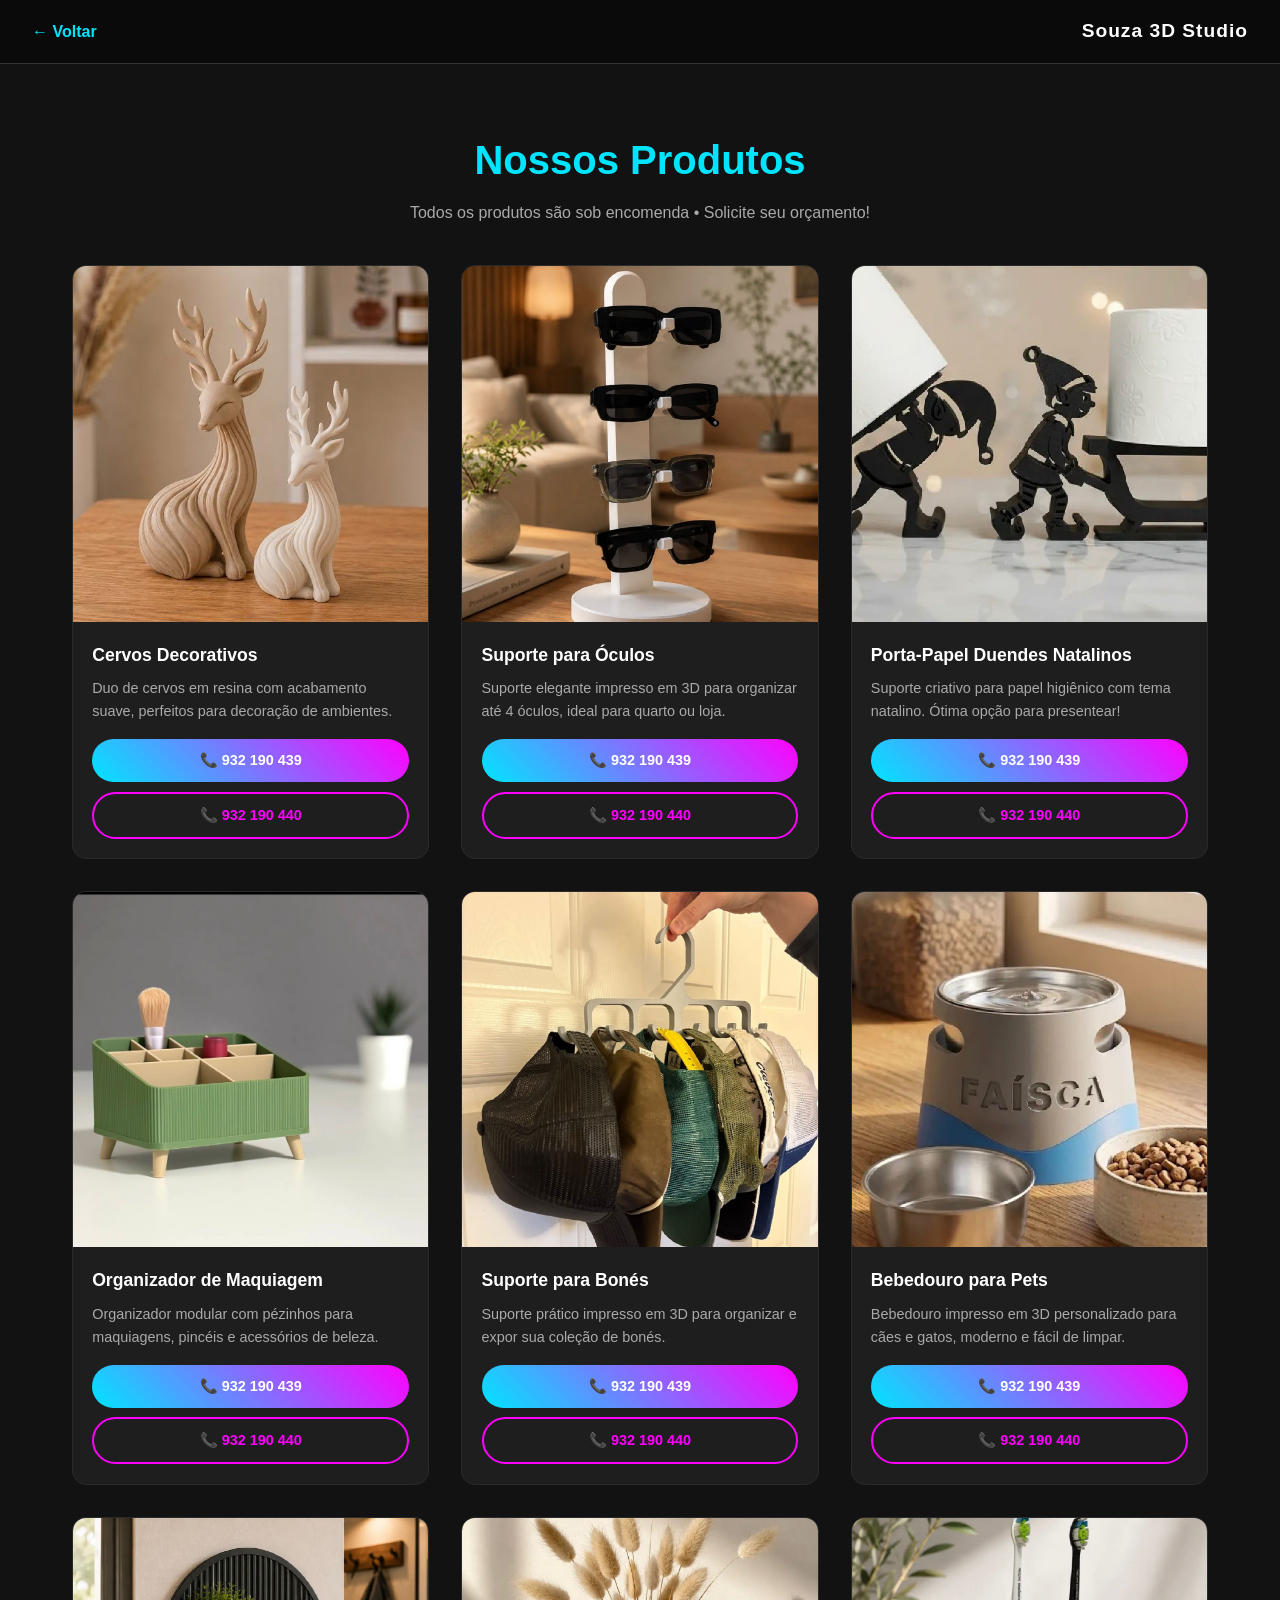
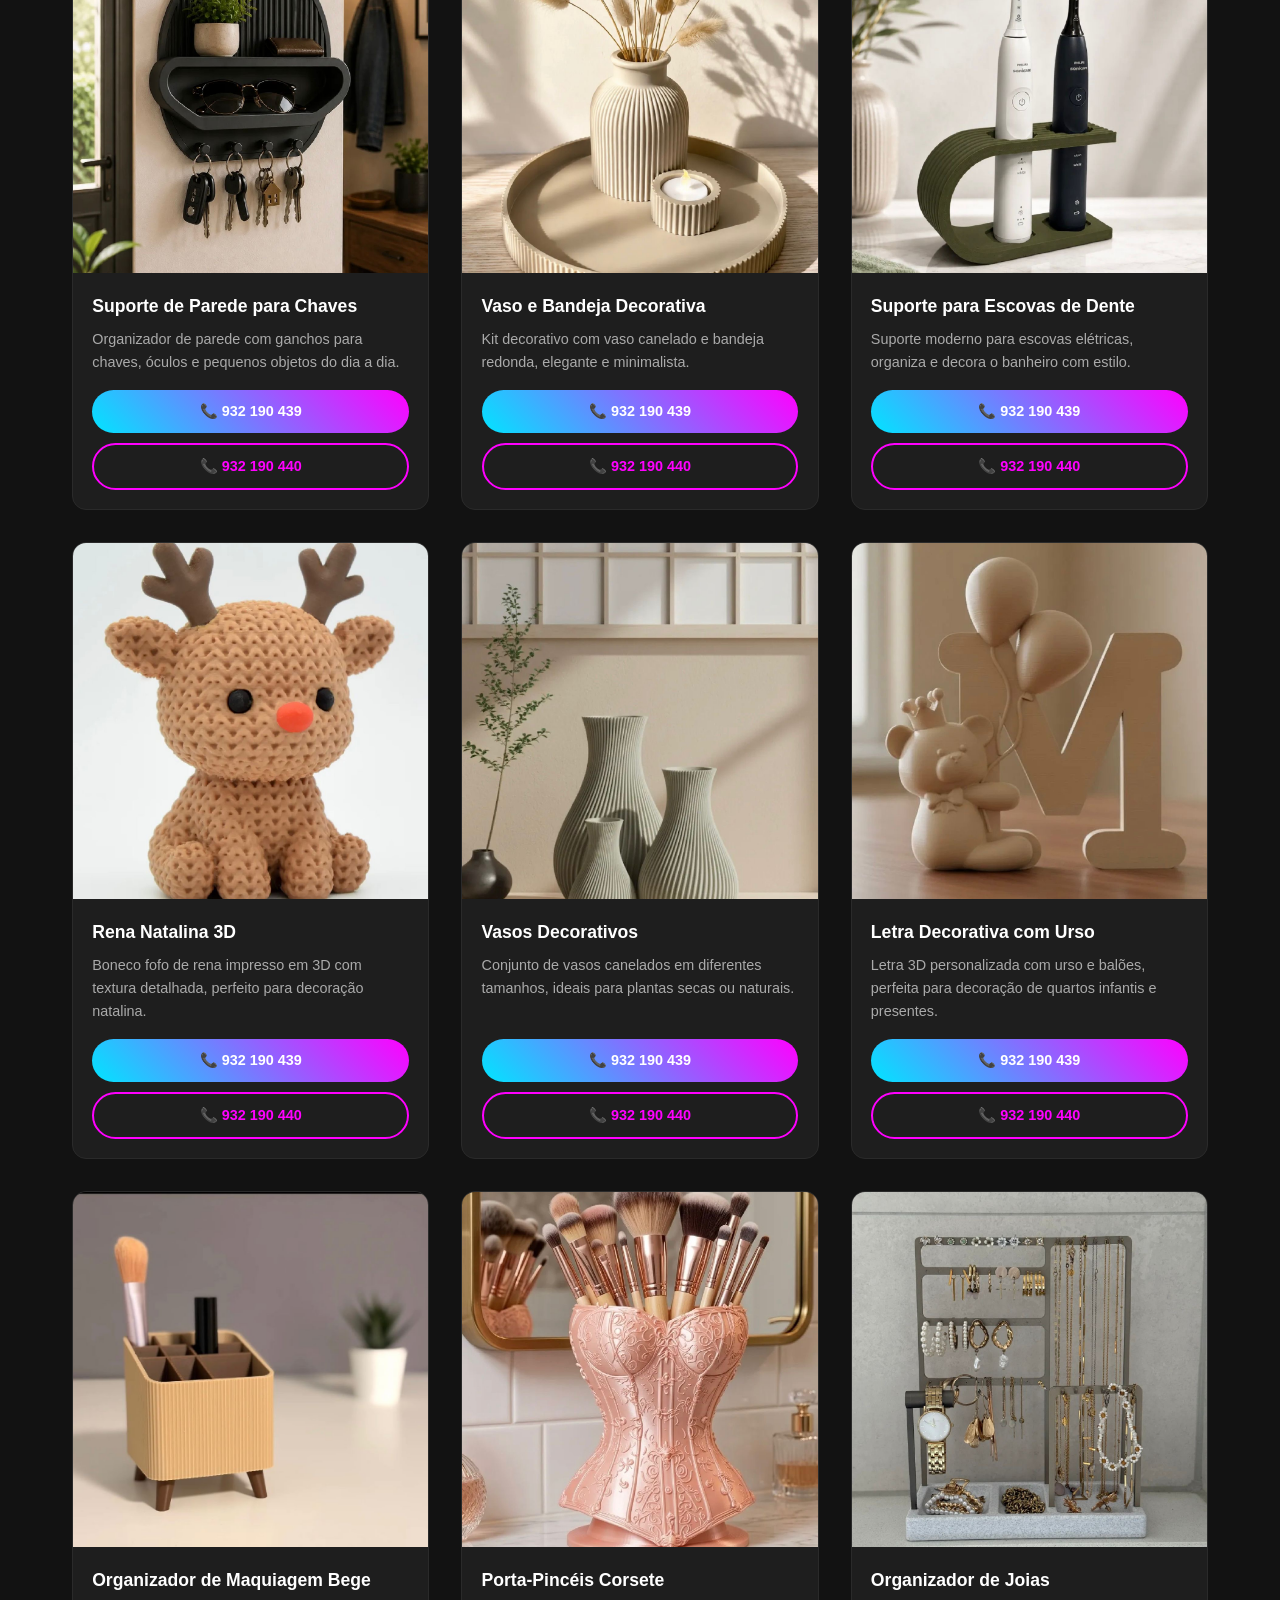
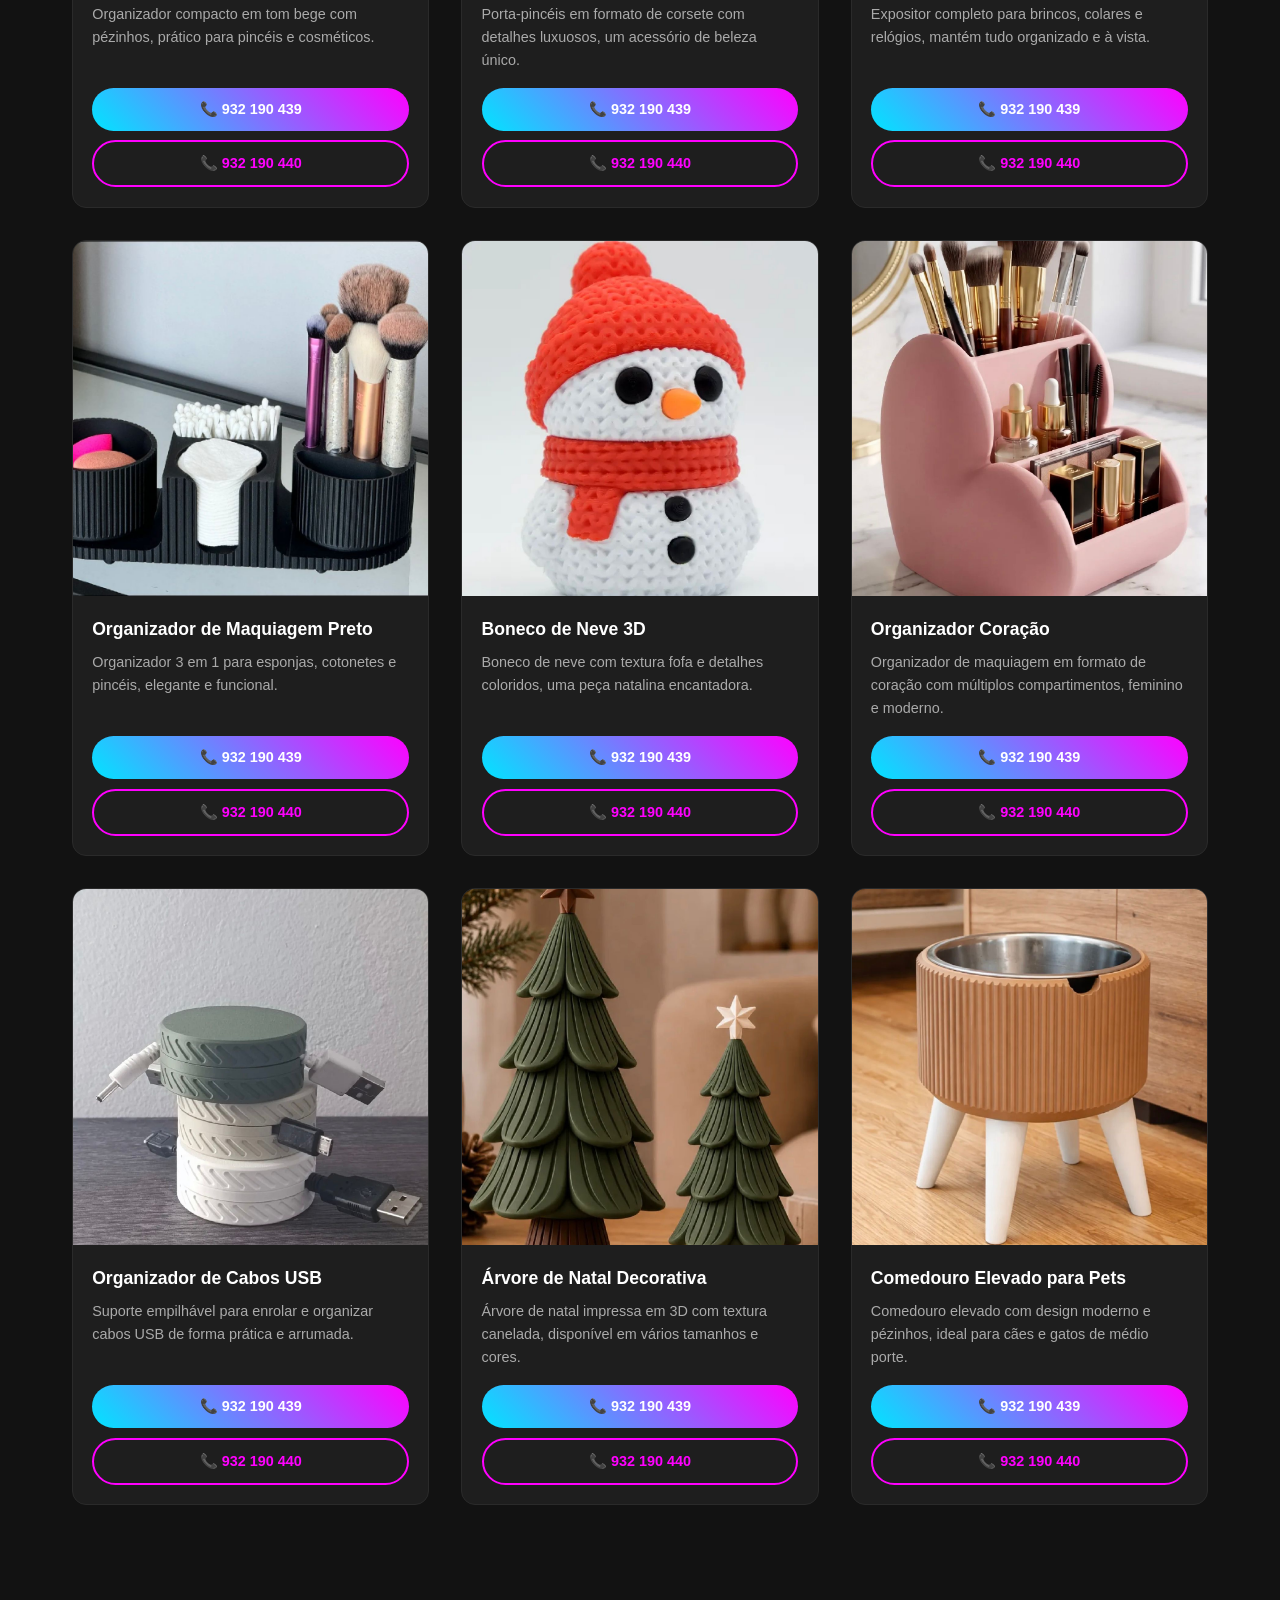
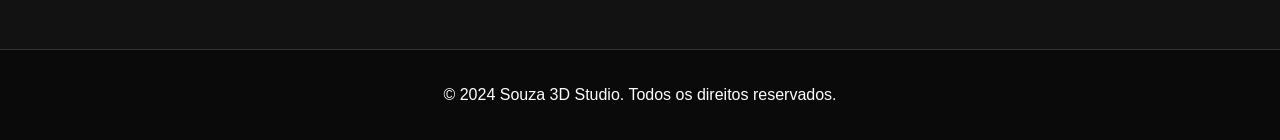
==== produtos.html @ c80519ad "primeiro commit - souzastudio3d" ====
<!DOCTYPE html>
<html lang="pt-BR">
<head>
    <meta charset="UTF-8">
    <meta name="viewport" content="width=device-width, initial-scale=1.0">
    <title>Produtos - Souza 3D Studio</title>
    <link rel="stylesheet" href="styles.css">
</head>
<body class="pagina-produtos">

    <nav class="navbar">
        <a href="index.html" class="logo">&#8592; Voltar</a>
        <span class="nav-title">Souza 3D Studio</span>
    </nav>

    <main>
        <section id="produtos">
            <h2>Nossos Produtos</h2>
            <p class="subtitulo">Todos os produtos são sob encomenda • Solicite seu orçamento!</p>

            <div class="products-grid">

                <!-- Cervos Decorativos -->
                <div class="product-card">
                    <div class="product-img-wrap">
                        <img src="assets/images/09d670eb-b9b2-4e98-b804-8d9661f745a1.jpeg" alt="Cervos Decorativos">
                    </div>
                    <div class="product-info">
                        <h3>Cervos Decorativos</h3>
                        <p>Duo de cervos em resina com acabamento suave, perfeitos para decoração de ambientes.</p>
                        <div class="btns-orcamento">
                            <a href="https://wa.me/351932190439?text=Olá! Tenho interesse nos Cervos Decorativos. Gostaria de um orçamento." target="_blank" class="btn-orcamento">📞 932 190 439</a>
                            <a href="https://wa.me/351932190440?text=Olá! Tenho interesse nos Cervos Decorativos. Gostaria de um orçamento." target="_blank" class="btn-orcamento btn-secundario">📞 932 190 440</a>
                        </div>
                    </div>
                </div>

                <!-- Suporte para Óculos -->
                <div class="product-card">
                    <div class="product-img-wrap">
                        <img src="assets/images/276aee37-144d-4152-9ff8-65b467fa8152.jpeg" alt="Suporte para Óculos">
                    </div>
                    <div class="product-info">
                        <h3>Suporte para Óculos</h3>
                        <p>Suporte elegante impresso em 3D para organizar até 4 óculos, ideal para quarto ou loja.</p>
                        <div class="btns-orcamento">
                            <a href="https://wa.me/351932190439?text=Olá! Tenho interesse no Suporte para Óculos. Gostaria de um orçamento." target="_blank" class="btn-orcamento">📞 932 190 439</a>
                            <a href="https://wa.me/351932190440?text=Olá! Tenho interesse no Suporte para Óculos. Gostaria de um orçamento." target="_blank" class="btn-orcamento btn-secundario">📞 932 190 440</a>
                        </div>
                    </div>
                </div>

                <!-- Porta-Papel Duendes Natalinos -->
                <div class="product-card">
                    <div class="product-img-wrap">
                        <img src="assets/images/50dfd308-c9c7-4f81-86f6-b42b7f3aaa66.jpeg" alt="Porta-Papel Duendes Natalinos">
                    </div>
                    <div class="product-info">
                        <h3>Porta-Papel Duendes Natalinos</h3>
                        <p>Suporte criativo para papel higiênico com tema natalino. Ótima opção para presentear!</p>
                        <div class="btns-orcamento">
                            <a href="https://wa.me/351932190439?text=Olá! Tenho interesse no Porta-Papel Duendes Natalinos. Gostaria de um orçamento." target="_blank" class="btn-orcamento">📞 932 190 439</a>
                            <a href="https://wa.me/351932190440?text=Olá! Tenho interesse no Porta-Papel Duendes Natalinos. Gostaria de um orçamento." target="_blank" class="btn-orcamento btn-secundario">📞 932 190 440</a>
                        </div>
                    </div>
                </div>

                <!-- Organizador de Maquiagem com Pézinhos -->
                <div class="product-card">
                    <div class="product-img-wrap">
                        <img src="assets/images/c7233d3c-3cac-4c3e-b770-73058e48273e.jpeg" alt="Organizador de Maquiagem">
                    </div>
                    <div class="product-info">
                        <h3>Organizador de Maquiagem</h3>
                        <p>Organizador modular com pézinhos para maquiagens, pincéis e acessórios de beleza.</p>
                        <div class="btns-orcamento">
                            <a href="https://wa.me/351932190439?text=Olá! Tenho interesse no Organizador de Maquiagem. Gostaria de um orçamento." target="_blank" class="btn-orcamento">📞 932 190 439</a>
                            <a href="https://wa.me/351932190440?text=Olá! Tenho interesse no Organizador de Maquiagem. Gostaria de um orçamento." target="_blank" class="btn-orcamento btn-secundario">📞 932 190 440</a>
                        </div>
                    </div>
                </div>

                <!-- Suporte para Bonés -->
                <div class="product-card">
                    <div class="product-img-wrap">
                        <img src="assets/images/f52e4348-e8eb-4847-848d-17487e66ae3b.jpeg" alt="Suporte para Bonés">
                    </div>
                    <div class="product-info">
                        <h3>Suporte para Bonés</h3>
                        <p>Suporte prático impresso em 3D para organizar e expor sua coleção de bonés.</p>
                        <div class="btns-orcamento">
                            <a href="https://wa.me/351932190439?text=Olá! Tenho interesse no Suporte para Bonés. Gostaria de um orçamento." target="_blank" class="btn-orcamento">📞 932 190 439</a>
                            <a href="https://wa.me/351932190440?text=Olá! Tenho interesse no Suporte para Bonés. Gostaria de um orçamento." target="_blank" class="btn-orcamento btn-secundario">📞 932 190 440</a>
                        </div>
                    </div>
                </div>

                <!-- Bebedouro para Pets -->
                <div class="product-card">
                    <div class="product-img-wrap">
                        <img src="assets/images/0f309a94-db8b-4785-99b3-7e06c31ad3bd.jpeg" alt="Bebedouro para Pets">
                    </div>
                    <div class="product-info">
                        <h3>Bebedouro para Pets</h3>
                        <p>Bebedouro impresso em 3D personalizado para cães e gatos, moderno e fácil de limpar.</p>
                        <div class="btns-orcamento">
                            <a href="https://wa.me/351932190439?text=Olá! Tenho interesse no Bebedouro para Pets. Gostaria de um orçamento." target="_blank" class="btn-orcamento">📞 932 190 439</a>
                            <a href="https://wa.me/351932190440?text=Olá! Tenho interesse no Bebedouro para Pets. Gostaria de um orçamento." target="_blank" class="btn-orcamento btn-secundario">📞 932 190 440</a>
                        </div>
                    </div>
                </div>

                <!-- Suporte de Parede para Chaves -->
                <div class="product-card">
                    <div class="product-img-wrap">
                        <img src="assets/images/22b22df1-31b8-4553-85a2-1697713911d3.jpeg" alt="Suporte de Parede para Chaves">
                    </div>
                    <div class="product-info">
                        <h3>Suporte de Parede para Chaves</h3>
                        <p>Organizador de parede com ganchos para chaves, óculos e pequenos objetos do dia a dia.</p>
                        <div class="btns-orcamento">
                            <a href="https://wa.me/351932190439?text=Olá! Tenho interesse no Suporte de Parede para Chaves. Gostaria de um orçamento." target="_blank" class="btn-orcamento">📞 932 190 439</a>
                            <a href="https://wa.me/351932190440?text=Olá! Tenho interesse no Suporte de Parede para Chaves. Gostaria de um orçamento." target="_blank" class="btn-orcamento btn-secundario">📞 932 190 440</a>
                        </div>
                    </div>
                </div>

                <!-- Vaso + Bandeja Decorativa -->
                <div class="product-card">
                    <div class="product-img-wrap">
                        <img src="assets/images/4a08d8f6-a724-4b97-974f-7c61be32401c.jpeg" alt="Vaso e Bandeja Decorativa">
                    </div>
                    <div class="product-info">
                        <h3>Vaso e Bandeja Decorativa</h3>
                        <p>Kit decorativo com vaso canelado e bandeja redonda, elegante e minimalista.</p>
                        <div class="btns-orcamento">
                            <a href="https://wa.me/351932190439?text=Olá! Tenho interesse no Vaso e Bandeja Decorativa. Gostaria de um orçamento." target="_blank" class="btn-orcamento">📞 932 190 439</a>
                            <a href="https://wa.me/351932190440?text=Olá! Tenho interesse no Vaso e Bandeja Decorativa. Gostaria de um orçamento." target="_blank" class="btn-orcamento btn-secundario">📞 932 190 440</a>
                        </div>
                    </div>
                </div>

                <!-- Suporte para Escovas de Dente -->
                <div class="product-card">
                    <div class="product-img-wrap">
                        <img src="assets/images/66631279-4701-4624-955b-9d215d681f3b.jpeg" alt="Suporte para Escovas de Dente">
                    </div>
                    <div class="product-info">
                        <h3>Suporte para Escovas de Dente</h3>
                        <p>Suporte moderno para escovas elétricas, organiza e decora o banheiro com estilo.</p>
                        <div class="btns-orcamento">
                            <a href="https://wa.me/351932190439?text=Olá! Tenho interesse no Suporte para Escovas de Dente. Gostaria de um orçamento." target="_blank" class="btn-orcamento">📞 932 190 439</a>
                            <a href="https://wa.me/351932190440?text=Olá! Tenho interesse no Suporte para Escovas de Dente. Gostaria de um orçamento." target="_blank" class="btn-orcamento btn-secundario">📞 932 190 440</a>
                        </div>
                    </div>
                </div>

                <!-- Rena Natalina 3D -->
                <div class="product-card">
                    <div class="product-img-wrap">
                        <img src="assets/images/7286104d-1ae1-446b-ae31-2f769f13b9a9.jpeg" alt="Rena Natalina 3D">
                    </div>
                    <div class="product-info">
                        <h3>Rena Natalina 3D</h3>
                        <p>Boneco fofo de rena impresso em 3D com textura detalhada, perfeito para decoração natalina.</p>
                        <div class="btns-orcamento">
                            <a href="https://wa.me/351932190439?text=Olá! Tenho interesse na Rena Natalina 3D. Gostaria de um orçamento." target="_blank" class="btn-orcamento">📞 932 190 439</a>
                            <a href="https://wa.me/351932190440?text=Olá! Tenho interesse na Rena Natalina 3D. Gostaria de um orçamento." target="_blank" class="btn-orcamento btn-secundario">📞 932 190 440</a>
                        </div>
                    </div>
                </div>

                <!-- Vasos Decorativos -->
                <div class="product-card">
                    <div class="product-img-wrap">
                        <img src="assets/images/86cde37f-cfa7-4ac4-9404-648e95411f59.jpeg" alt="Vasos Decorativos">
                    </div>
                    <div class="product-info">
                        <h3>Vasos Decorativos</h3>
                        <p>Conjunto de vasos canelados em diferentes tamanhos, ideais para plantas secas ou naturais.</p>
                        <div class="btns-orcamento">
                            <a href="https://wa.me/351932190439?text=Olá! Tenho interesse nos Vasos Decorativos. Gostaria de um orçamento." target="_blank" class="btn-orcamento">📞 932 190 439</a>
                            <a href="https://wa.me/351932190440?text=Olá! Tenho interesse nos Vasos Decorativos. Gostaria de um orçamento." target="_blank" class="btn-orcamento btn-secundario">📞 932 190 440</a>
                        </div>
                    </div>
                </div>

                <!-- Letra Decorativa com Urso -->
                <div class="product-card">
                    <div class="product-img-wrap">
                        <img src="assets/images/9621569c-878e-4ecd-9a85-24a479cd5fb4.jpeg" alt="Letra Decorativa com Urso">
                    </div>
                    <div class="product-info">
                        <h3>Letra Decorativa com Urso</h3>
                        <p>Letra 3D personalizada com urso e balões, perfeita para decoração de quartos infantis e presentes.</p>
                        <div class="btns-orcamento">
                            <a href="https://wa.me/351932190439?text=Olá! Tenho interesse na Letra Decorativa com Urso. Gostaria de um orçamento." target="_blank" class="btn-orcamento">📞 932 190 439</a>
                            <a href="https://wa.me/351932190440?text=Olá! Tenho interesse na Letra Decorativa com Urso. Gostaria de um orçamento." target="_blank" class="btn-orcamento btn-secundario">📞 932 190 440</a>
                        </div>
                    </div>
                </div>

                <!-- Organizador de Maquiagem Bege -->
                <div class="product-card">
                    <div class="product-img-wrap">
                        <img src="assets/images/a334b31f-693d-45df-9522-84e599fd2c25.jpeg" alt="Organizador de Maquiagem Bege">
                    </div>
                    <div class="product-info">
                        <h3>Organizador de Maquiagem Bege</h3>
                        <p>Organizador compacto em tom bege com pézinhos, prático para pincéis e cosméticos.</p>
                        <div class="btns-orcamento">
                            <a href="https://wa.me/351932190439?text=Olá! Tenho interesse no Organizador de Maquiagem Bege. Gostaria de um orçamento." target="_blank" class="btn-orcamento">📞 932 190 439</a>
                            <a href="https://wa.me/351932190440?text=Olá! Tenho interesse no Organizador de Maquiagem Bege. Gostaria de um orçamento." target="_blank" class="btn-orcamento btn-secundario">📞 932 190 440</a>
                        </div>
                    </div>
                </div>

                <!-- Porta-Pincéis Corsete -->
                <div class="product-card">
                    <div class="product-img-wrap">
                        <img src="assets/images/b5dbeaf8-28c1-41b6-98b1-77aacf1213e0.jpeg" alt="Porta-Pincéis Corsete">
                    </div>
                    <div class="product-info">
                        <h3>Porta-Pincéis Corsete</h3>
                        <p>Porta-pincéis em formato de corsete com detalhes luxuosos, um acessório de beleza único.</p>
                        <div class="btns-orcamento">
                            <a href="https://wa.me/351932190439?text=Olá! Tenho interesse no Porta-Pincéis Corsete. Gostaria de um orçamento." target="_blank" class="btn-orcamento">📞 932 190 439</a>
                            <a href="https://wa.me/351932190440?text=Olá! Tenho interesse no Porta-Pincéis Corsete. Gostaria de um orçamento." target="_blank" class="btn-orcamento btn-secundario">📞 932 190 440</a>
                        </div>
                    </div>
                </div>

                <!-- Organizador de Joias -->
                <div class="product-card">
                    <div class="product-img-wrap">
                        <img src="assets/images/d3835332-cb98-45ba-be57-60e1e2e0ebae.jpeg" alt="Organizador de Joias">
                    </div>
                    <div class="product-info">
                        <h3>Organizador de Joias</h3>
                        <p>Expositor completo para brincos, colares e relógios, mantém tudo organizado e à vista.</p>
                        <div class="btns-orcamento">
                            <a href="https://wa.me/351932190439?text=Olá! Tenho interesse no Organizador de Joias. Gostaria de um orçamento." target="_blank" class="btn-orcamento">📞 932 190 439</a>
                            <a href="https://wa.me/351932190440?text=Olá! Tenho interesse no Organizador de Joias. Gostaria de um orçamento." target="_blank" class="btn-orcamento btn-secundario">📞 932 190 440</a>
                        </div>
                    </div>
                </div>

                <!-- Organizador de Maquiagem Preto -->
                <div class="product-card">
                    <div class="product-img-wrap">
                        <img src="assets/images/d3b149f1-3929-4faf-b114-c74fb686a179.jpeg" alt="Organizador de Maquiagem Preto">
                    </div>
                    <div class="product-info">
                        <h3>Organizador de Maquiagem Preto</h3>
                        <p>Organizador 3 em 1 para esponjas, cotonetes e pincéis, elegante e funcional.</p>
                        <div class="btns-orcamento">
                            <a href="https://wa.me/351932190439?text=Olá! Tenho interesse no Organizador de Maquiagem Preto. Gostaria de um orçamento." target="_blank" class="btn-orcamento">📞 932 190 439</a>
                            <a href="https://wa.me/351932190440?text=Olá! Tenho interesse no Organizador de Maquiagem Preto. Gostaria de um orçamento." target="_blank" class="btn-orcamento btn-secundario">📞 932 190 440</a>
                        </div>
                    </div>
                </div>

                <!-- Boneco de Neve 3D -->
                <div class="product-card">
                    <div class="product-img-wrap">
                        <img src="assets/images/d42ff515-c61e-429d-bbcb-4cb58c9be137.jpeg" alt="Boneco de Neve 3D">
                    </div>
                    <div class="product-info">
                        <h3>Boneco de Neve 3D</h3>
                        <p>Boneco de neve com textura fofa e detalhes coloridos, uma peça natalina encantadora.</p>
                        <div class="btns-orcamento">
                            <a href="https://wa.me/351932190439?text=Olá! Tenho interesse no Boneco de Neve 3D. Gostaria de um orçamento." target="_blank" class="btn-orcamento">📞 932 190 439</a>
                            <a href="https://wa.me/351932190440?text=Olá! Tenho interesse no Boneco de Neve 3D. Gostaria de um orçamento." target="_blank" class="btn-orcamento btn-secundario">📞 932 190 440</a>
                        </div>
                    </div>
                </div>

                <!-- Organizador de Maquiagem Rosa Coração -->
                <div class="product-card">
                    <div class="product-img-wrap">
                        <img src="assets/images/d572c0a0-91cb-4397-a52c-faa9d692f7ef.jpeg" alt="Organizador Coração">
                    </div>
                    <div class="product-info">
                        <h3>Organizador Coração</h3>
                        <p>Organizador de maquiagem em formato de coração com múltiplos compartimentos, feminino e moderno.</p>
                        <div class="btns-orcamento">
                            <a href="https://wa.me/351932190439?text=Olá! Tenho interesse no Organizador Coração. Gostaria de um orçamento." target="_blank" class="btn-orcamento">📞 932 190 439</a>
                            <a href="https://wa.me/351932190440?text=Olá! Tenho interesse no Organizador Coração. Gostaria de um orçamento." target="_blank" class="btn-orcamento btn-secundario">📞 932 190 440</a>
                        </div>
                    </div>
                </div>

                <!-- Organizador de Cabos USB -->
                <div class="product-card">
                    <div class="product-img-wrap">
                        <img src="assets/images/e0914741-7a97-4e46-855f-0a3ac3ed09bf.jpeg" alt="Organizador de Cabos USB">
                    </div>
                    <div class="product-info">
                        <h3>Organizador de Cabos USB</h3>
                        <p>Suporte empilhável para enrolar e organizar cabos USB de forma prática e arrumada.</p>
                        <div class="btns-orcamento">
                            <a href="https://wa.me/351932190439?text=Olá! Tenho interesse no Organizador de Cabos USB. Gostaria de um orçamento." target="_blank" class="btn-orcamento">📞 932 190 439</a>
                            <a href="https://wa.me/351932190440?text=Olá! Tenho interesse no Organizador de Cabos USB. Gostaria de um orçamento." target="_blank" class="btn-orcamento btn-secundario">📞 932 190 440</a>
                        </div>
                    </div>
                </div>

                <!-- Árvore de Natal Decorativa -->
                <div class="product-card">
                    <div class="product-img-wrap">
                        <img src="assets/images/e4d6dfd3-612c-4164-b5f4-e617771acded.jpeg" alt="Árvore de Natal Decorativa">
                    </div>
                    <div class="product-info">
                        <h3>Árvore de Natal Decorativa</h3>
                        <p>Árvore de natal impressa em 3D com textura canelada, disponível em vários tamanhos e cores.</p>
                        <div class="btns-orcamento">
                            <a href="https://wa.me/351932190439?text=Olá! Tenho interesse na Árvore de Natal Decorativa. Gostaria de um orçamento." target="_blank" class="btn-orcamento">📞 932 190 439</a>
                            <a href="https://wa.me/351932190440?text=Olá! Tenho interesse na Árvore de Natal Decorativa. Gostaria de um orçamento." target="_blank" class="btn-orcamento btn-secundario">📞 932 190 440</a>
                        </div>
                    </div>
                </div>

                <!-- Comedouro Elevado para Pets -->
                <div class="product-card">
                    <div class="product-img-wrap">
                        <img src="assets/images/fd42992e-07da-46c8-9e6d-74360836d96d.jpeg" alt="Comedouro Elevado para Pets">
                    </div>
                    <div class="product-info">
                        <h3>Comedouro Elevado para Pets</h3>
                        <p>Comedouro elevado com design moderno e pézinhos, ideal para cães e gatos de médio porte.</p>
                        <div class="btns-orcamento">
                            <a href="https://wa.me/351932190439?text=Olá! Tenho interesse no Comedouro Elevado para Pets. Gostaria de um orçamento." target="_blank" class="btn-orcamento">📞 932 190 439</a>
                            <a href="https://wa.me/351932190440?text=Olá! Tenho interesse no Comedouro Elevado para Pets. Gostaria de um orçamento." target="_blank" class="btn-orcamento btn-secundario">📞 932 190 440</a>
                        </div>
                    </div>
                </div>

            </div>
        </section>
    </main>

    <footer>
        <p>&copy; 2024 Souza 3D Studio. Todos os direitos reservados.</p>
    </footer>

</body>
</html>
---- styles.css ----
:root {
    --primary-color: #00e5ff;
    --secondary-color: #ff00ff;
    --bg-color: #121212;
    --text-color: #ffffff;
}

* {
    margin: 0;
    padding: 0;
    box-sizing: border-box;
}

body {
    font-family: 'Segoe UI', Tahoma, Geneva, Verdana, sans-serif;
    background-color: var(--bg-color);
    color: var(--text-color);
    line-height: 1.6;
    overflow-x: hidden;
}

.pagina-produtos {
    background-color: var(--bg-color);
}

/* Navbar */
.navbar {
    display: flex;
    align-items: center;
    justify-content: space-between;
    padding: 1rem 2rem;
    background: #0a0a0a;
    border-bottom: 1px solid #333;
    position: sticky;
    top: 0;
    z-index: 100;
}

.navbar .logo {
    color: var(--primary-color);
    text-decoration: none;
    font-weight: bold;
    font-size: 1rem;
    transition: opacity 0.2s;
}

.navbar .logo:hover {
    opacity: 0.7;
}

.nav-title {
    font-size: 1.2rem;
    font-weight: bold;
    letter-spacing: 1px;
}


/* Hero Section */
.hero {
    height: 100vh;
    background-image: linear-gradient(rgba(0, 0, 0, 0.4), rgba(18, 18, 18, 1)), url('assets/images/cover.jpg');
    background-size: cover;
    background-position: center;
    background-repeat: no-repeat;
    display: flex;
    align-items: center;
    justify-content: center;
    text-align: center;
}

.hero-content {
    background: rgba(0, 0, 0, 0.5);
    padding: 3rem;
    border-radius: 15px;
    backdrop-filter: blur(5px);
    border: 1px solid rgba(255,255,255,0.1);
}

.hero-content h1 {
    font-size: 4rem;
    margin-bottom: 1rem;
    text-transform: uppercase;
    letter-spacing: 2px;
    text-shadow: 2px 2px 4px rgba(0,0,0,0.5);
}

.hero-content p {
    font-size: 1.5rem;
    margin-bottom: 2rem;
    color: #e0e0e0;
}

.btn {
    display: inline-block;
    padding: 12px 30px;
    background: linear-gradient(45deg, var(--primary-color), var(--secondary-color));
    color: white;
    text-decoration: none;
    font-size: 1.1rem;
    font-weight: bold;
    border-radius: 30px;
    transition: transform 0.3s ease, box-shadow 0.3s ease;
}

.btn:hover {
    transform: translateY(-3px);
    box-shadow: 0 10px 20px rgba(0, 229, 255, 0.3);
}

/* Main content */
main {
    max-width: 1200px;
    margin: 0 auto;
    padding: 4rem 2rem;
}

section {
    margin-bottom: 5rem;
}

h2 {
    font-size: 2.5rem;
    margin-bottom: 2rem;
    text-align: center;
    color: var(--primary-color);
}

.services-grid {
    display: grid;
    grid-template-columns: repeat(auto-fit, minmax(300px, 1fr));
    gap: 2rem;
}

.service-card {
    background: #1e1e1e;
    padding: 2rem;
    border-radius: 10px;
    text-align: center;
    border: 1px solid #333;
    transition: transform 0.3s ease;
}

.service-card:hover {
    transform: translateY(-5px);
    border-color: var(--secondary-color);
}

.service-card h3 {
    margin-bottom: 1rem;
    font-size: 1.5rem;
}

footer {
    text-align: center;
    padding: 2rem;
    background: #0a0a0a;
    border-top: 1px solid #333;
}

/* Products grid */
.subtitulo {
    text-align: center;
    color: #aaa;
    margin-top: -1.5rem;
    margin-bottom: 2.5rem;
    font-size: 1rem;
}

.products-grid {
    display: grid;
    grid-template-columns: repeat(auto-fill, minmax(280px, 1fr));
    gap: 2rem;
}

.product-card {
    background: #1e1e1e;
    border-radius: 14px;
    border: 1px solid #2a2a2a;
    overflow: hidden;
    transition: transform 0.3s ease, border-color 0.3s ease, box-shadow 0.3s ease;
    display: flex;
    flex-direction: column;
}

.product-card:hover {
    transform: translateY(-6px);
    border-color: var(--primary-color);
    box-shadow: 0 10px 30px rgba(0, 229, 255, 0.15);
}

.product-img-wrap {
    width: 100%;
    aspect-ratio: 1 / 1;
    overflow: hidden;
    background: #111;
}

.product-img-wrap img {
    width: 100%;
    height: 100%;
    object-fit: cover;
    transition: transform 0.4s ease;
}

.product-card:hover .product-img-wrap img {
    transform: scale(1.05);
}

.product-info {
    padding: 1.2rem;
    display: flex;
    flex-direction: column;
    flex: 1;
}

.product-info h3 {
    font-size: 1.1rem;
    margin-bottom: 0.5rem;
    color: #fff;
}

.product-info p {
    font-size: 0.9rem;
    color: #aaa;
    flex: 1;
    margin-bottom: 1rem;
}

.btn-orcamento {
    display: block;
    text-align: center;
    padding: 10px 20px;
    background: linear-gradient(45deg, var(--primary-color), var(--secondary-color));
    color: #fff;
    text-decoration: none;
    font-weight: bold;
    font-size: 0.9rem;
    border-radius: 30px;
    transition: opacity 0.3s ease, transform 0.2s ease;
}

.btns-orcamento {
    display: flex;
    flex-direction: column;
    gap: 0.6rem;
}

.btn-secundario {
    background: transparent;
    border: 2px solid var(--secondary-color);
    color: var(--secondary-color);
}

.btn-orcamento:hover {
    opacity: 0.85;
    transform: scale(1.02);
}
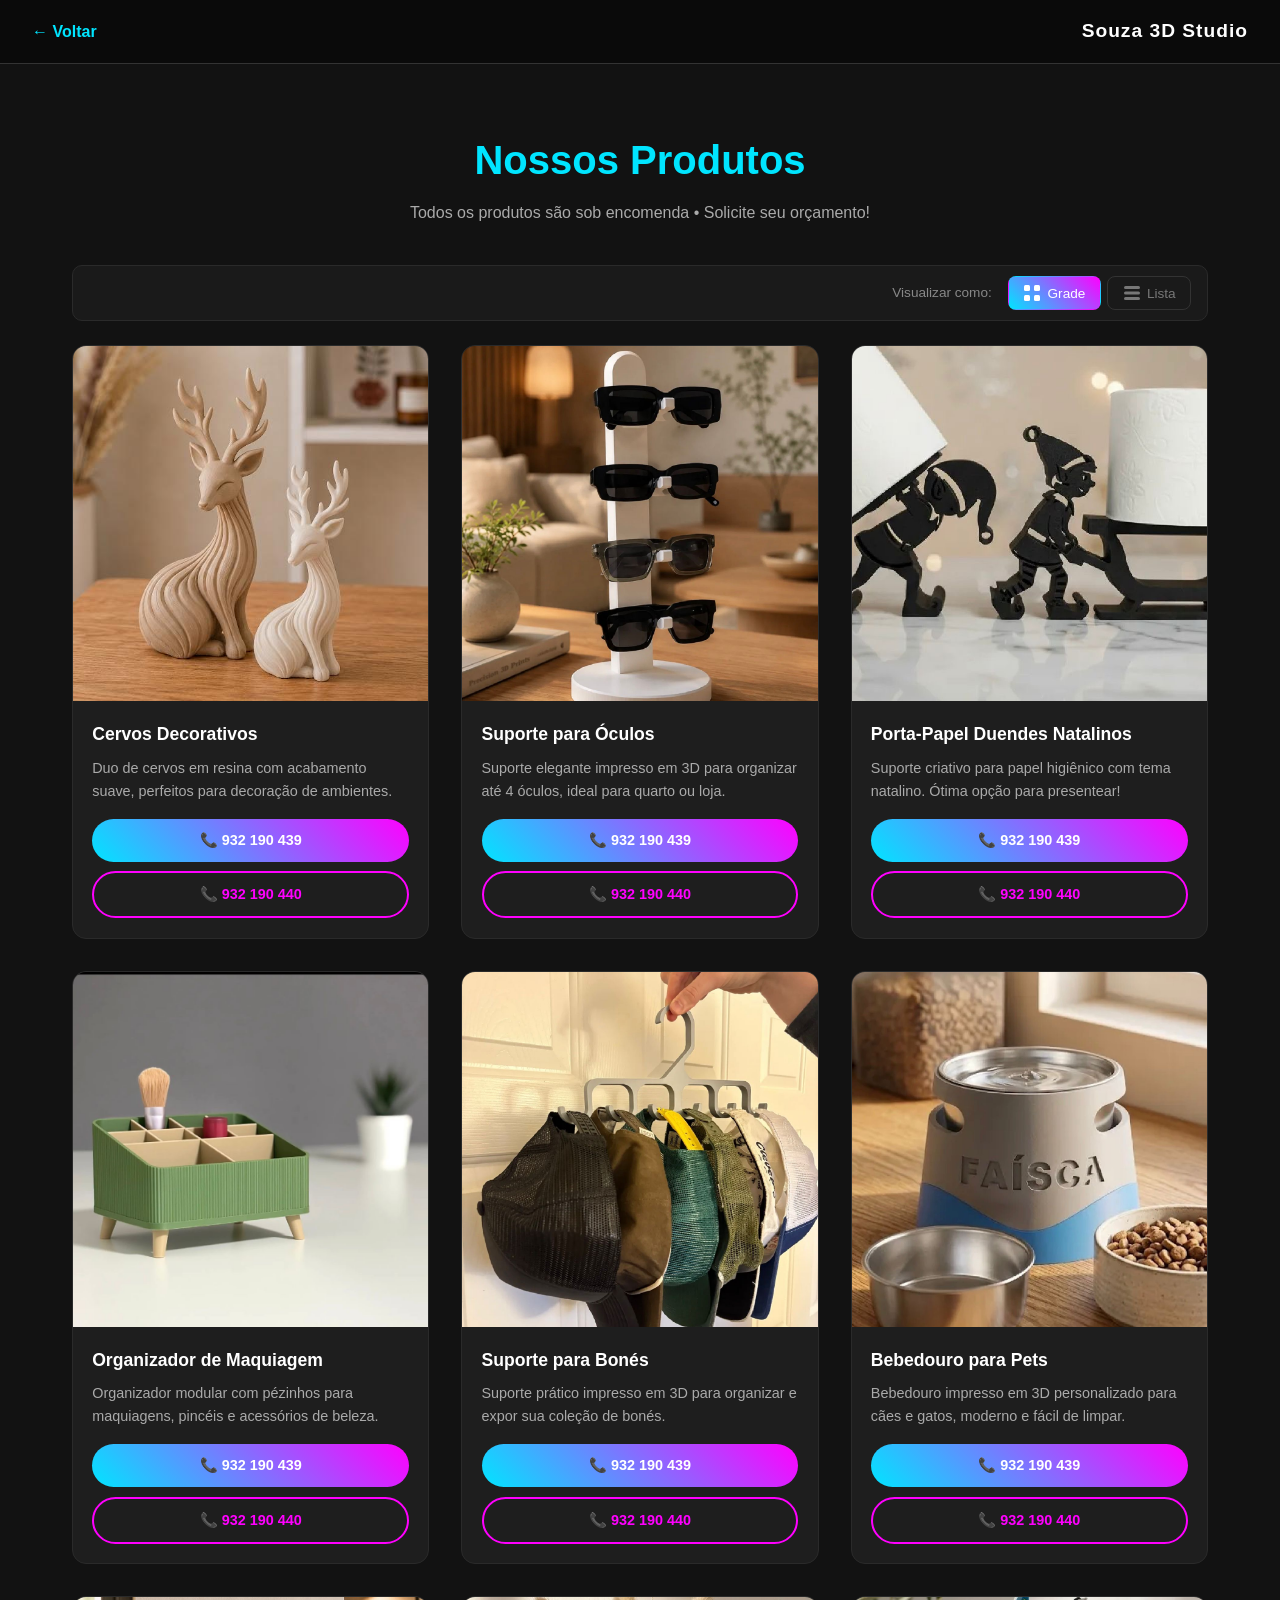
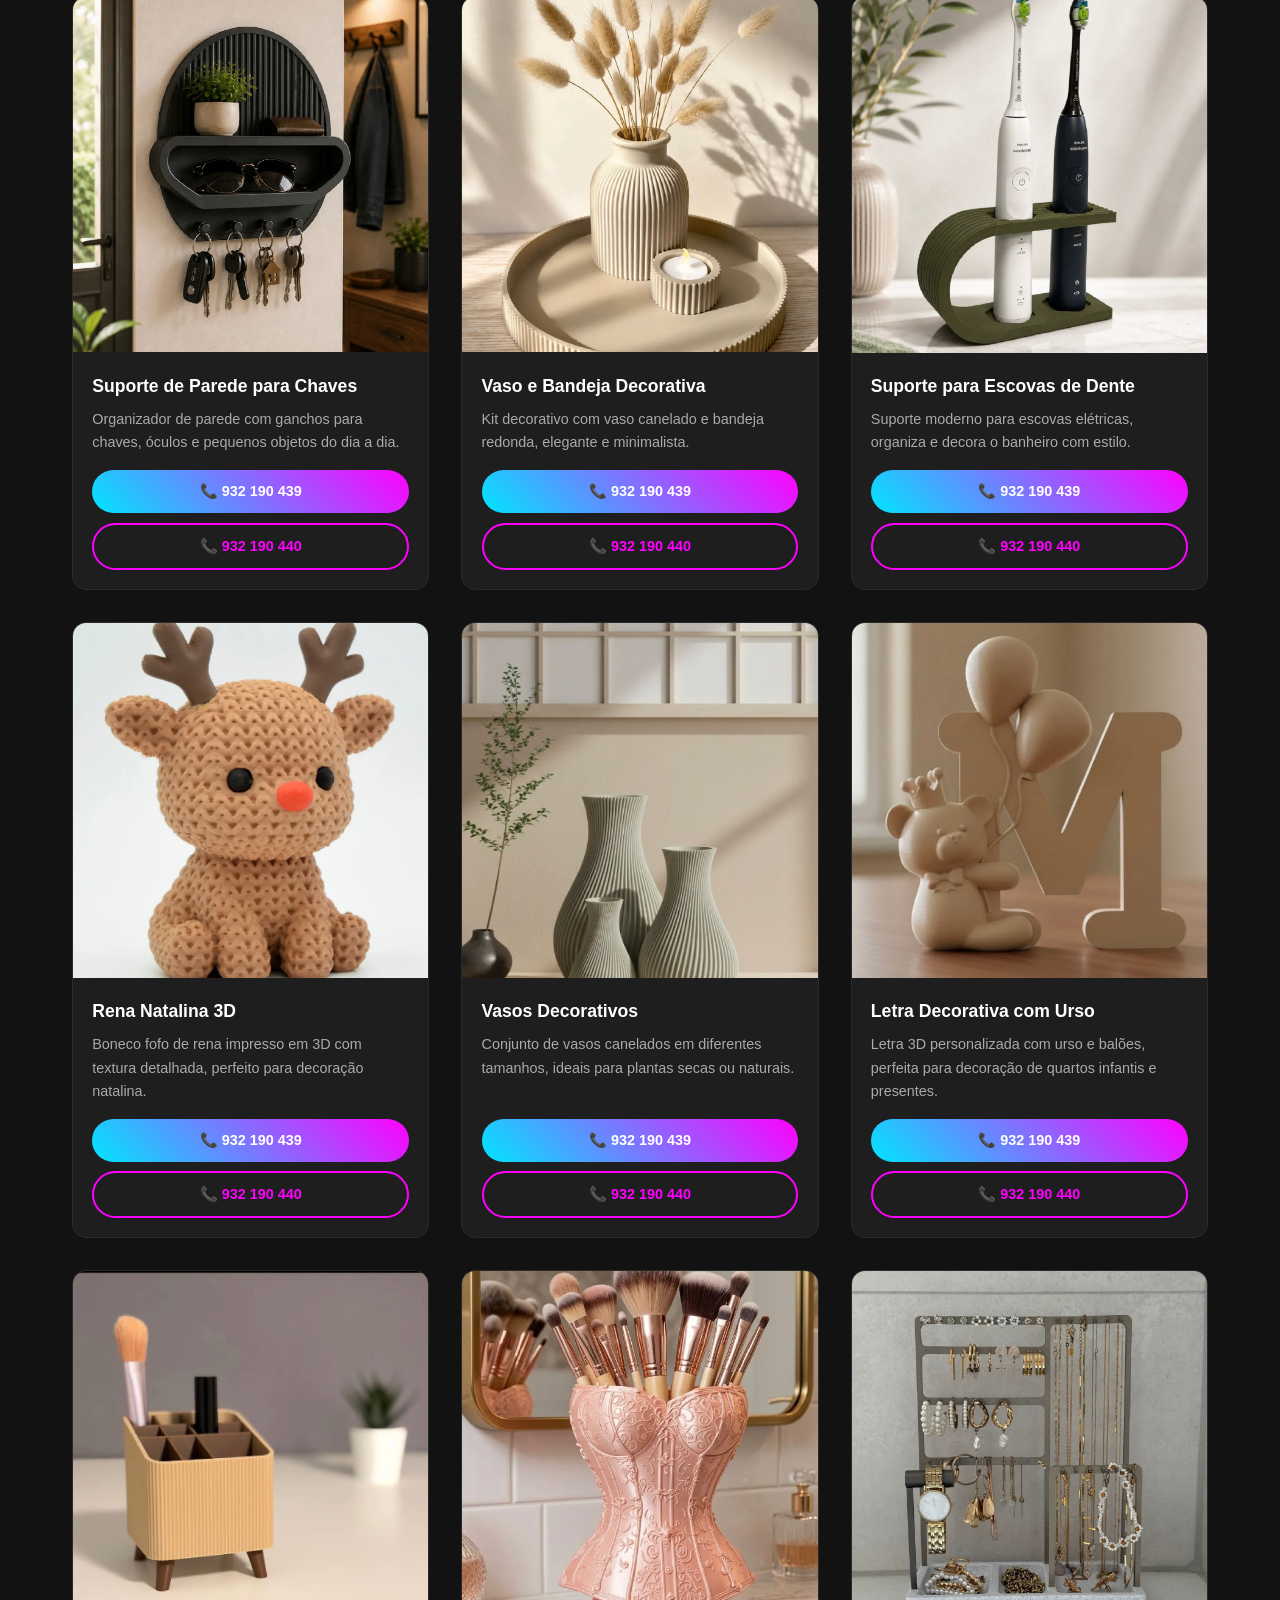
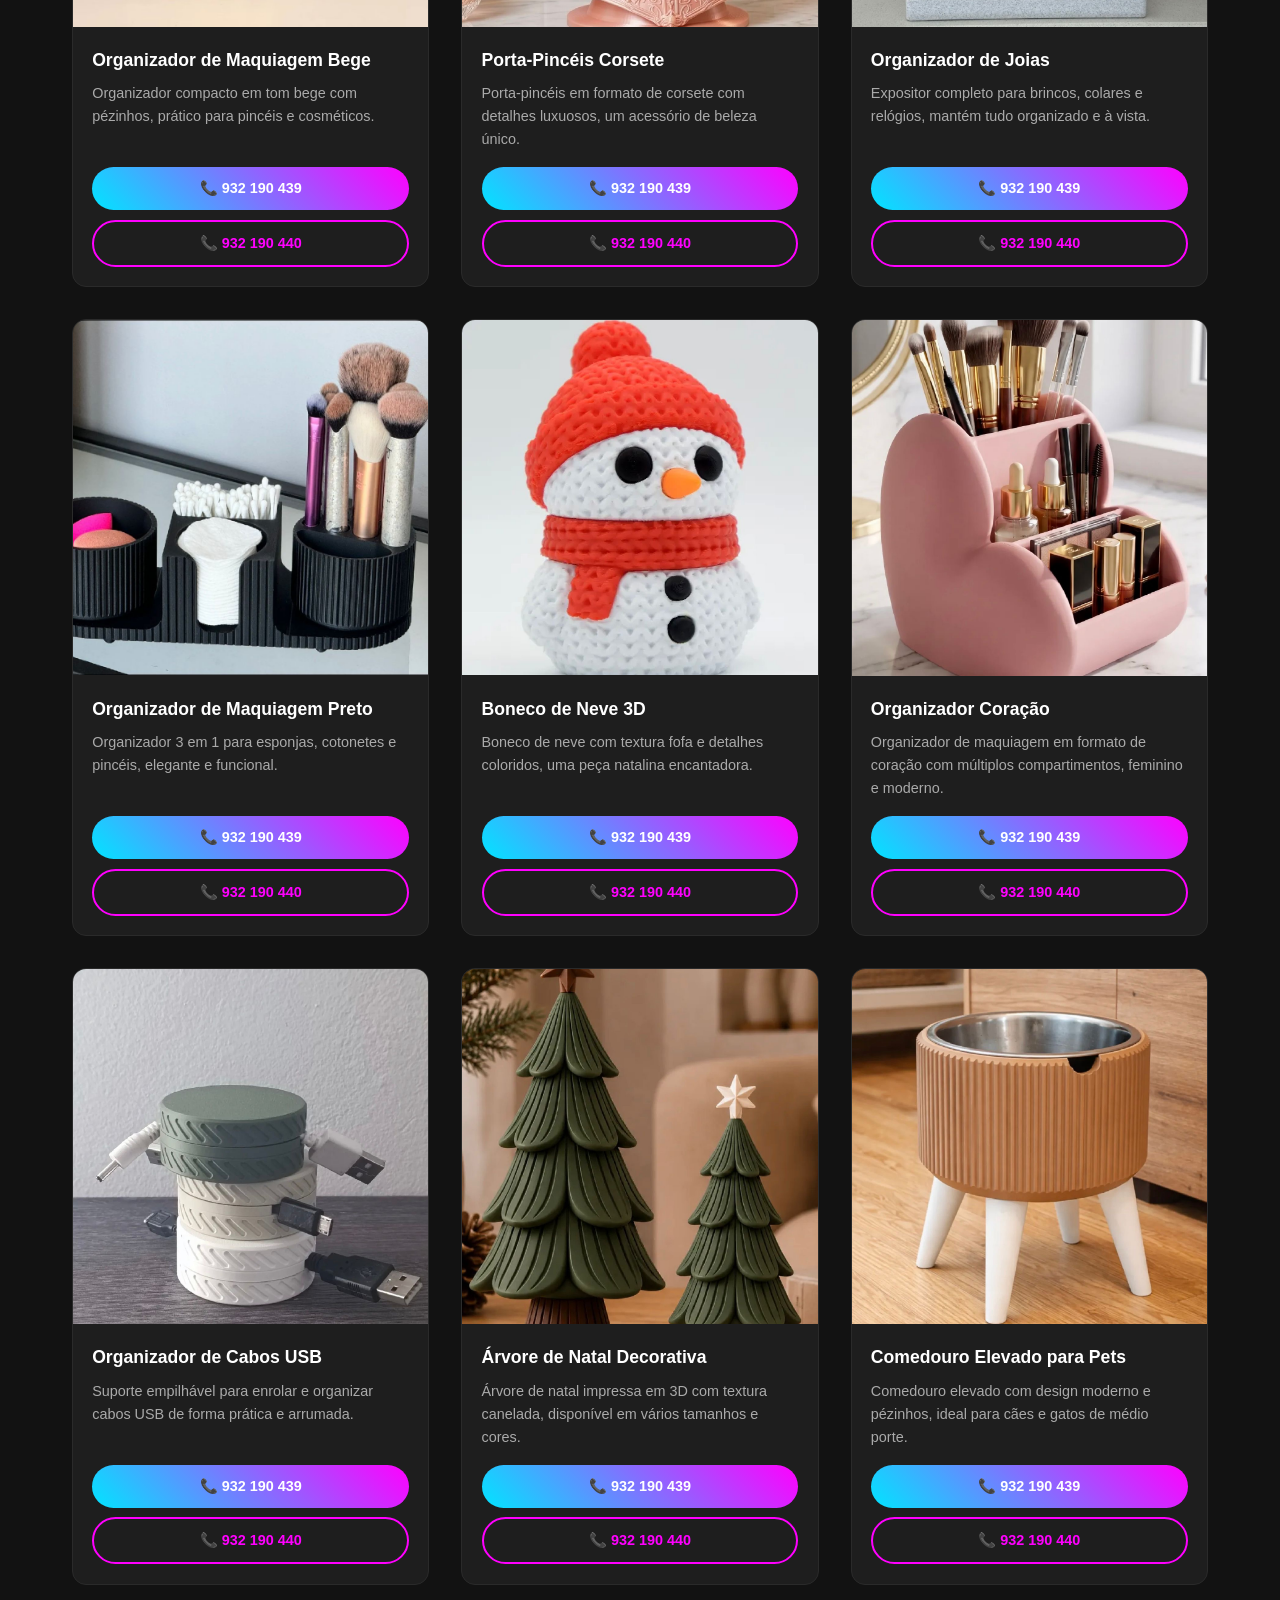
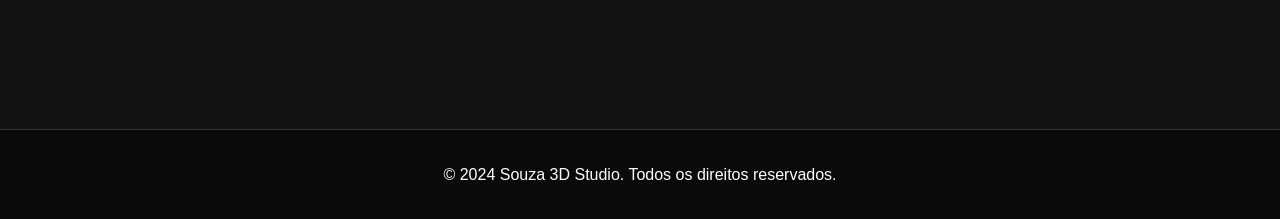
==== commit d68dc940: "feat: botão de alternância grade/lista nos produtos" ====
--- a/produtos.html
+++ b/produtos.html
@@ -17,8 +17,30 @@
         <section id="produtos">
             <h2>Nossos Produtos</h2>
             <p class="subtitulo">Todos os produtos são sob encomenda • Solicite seu orçamento!</p>
-
-            <div class="products-grid">
+            <div class="view-toggle-bar">
+                <span class="view-label">Visualizar como:</span>
+                <div class="view-toggle-btns">
+                    <button id="btn-grade" class="view-btn active" onclick="setView('grade')" title="Grade">
+                        <svg width="18" height="18" viewBox="0 0 18 18" fill="none">
+                            <rect x="1" y="1" width="6" height="6" rx="1.5" fill="currentColor"/>
+                            <rect x="11" y="1" width="6" height="6" rx="1.5" fill="currentColor"/>
+                            <rect x="1" y="11" width="6" height="6" rx="1.5" fill="currentColor"/>
+                            <rect x="11" y="11" width="6" height="6" rx="1.5" fill="currentColor"/>
+                        </svg>
+                        Grade
+                    </button>
+                    <button id="btn-lista" class="view-btn" onclick="setView('lista')" title="Lista">
+                        <svg width="18" height="18" viewBox="0 0 18 18" fill="none">
+                            <rect x="1" y="2" width="16" height="3" rx="1.5" fill="currentColor"/>
+                            <rect x="1" y="7.5" width="16" height="3" rx="1.5" fill="currentColor"/>
+                            <rect x="1" y="13" width="16" height="3" rx="1.5" fill="currentColor"/>
+                        </svg>
+                        Lista
+                    </button>
+                </div>
+            </div>
+
+            <div class="products-grid" id="products-container">
 
                 <!-- Cervos Decorativos -->
                 <div class="product-card">
@@ -344,4 +366,32 @@
     </footer>
 
 </body>
+
+<script>
+    function setView(modo) {
+        const container = document.getElementById('products-container');
+        const btnGrade = document.getElementById('btn-grade');
+        const btnLista = document.getElementById('btn-lista');
+
+        if (modo === 'lista') {
+            container.classList.add('view-lista');
+            btnLista.classList.add('active');
+            btnGrade.classList.remove('active');
+        } else {
+            container.classList.remove('view-lista');
+            btnGrade.classList.add('active');
+            btnLista.classList.remove('active');
+        }
+
+        // Lembra a escolha do cliente
+        localStorage.setItem('viewMode', modo);
+    }
+
+    // Ao carregar a página, aplica a preferência salva
+    window.addEventListener('DOMContentLoaded', () => {
+        const salvo = localStorage.getItem('viewMode') || 'grade';
+        setView(salvo);
+    });
+</script>
+
 </html>
--- a/styles.css
+++ b/styles.css
@@ -57,15 +57,17 @@
 
 /* Hero Section */
 .hero {
-    height: 100vh;
-    background-image: linear-gradient(rgba(0, 0, 0, 0.4), rgba(18, 18, 18, 1)), url('assets/images/cover.jpg');
+    min-height: 100svh;
+    background-image: linear-gradient(rgba(0, 0, 0, 0.45), rgba(18, 18, 18, 1)), url('assets/images/cover.jpg');
     background-size: cover;
-    background-position: center;
+    background-position: center top;
     background-repeat: no-repeat;
+    background-attachment: scroll;
     display: flex;
     align-items: center;
     justify-content: center;
     text-align: center;
+    padding: 2rem 1rem;
 }
 
 .hero-content {
@@ -255,3 +257,325 @@
     opacity: 0.85;
     transform: scale(1.02);
 }
+
+/* ===================================================
+   ALTERNÂNCIA GRADE / LISTA
+   =================================================== */
+
+.view-toggle-bar {
+    display: flex;
+    align-items: center;
+    justify-content: flex-end;
+    gap: 1rem;
+    margin-bottom: 1.5rem;
+    padding: 0.6rem 1rem;
+    background: #1a1a1a;
+    border-radius: 10px;
+    border: 1px solid #2a2a2a;
+}
+
+.view-label {
+    font-size: 0.85rem;
+    color: #888;
+    white-space: nowrap;
+}
+
+.view-toggle-btns {
+    display: flex;
+    gap: 0.4rem;
+}
+
+.view-btn {
+    display: flex;
+    align-items: center;
+    gap: 0.4rem;
+    padding: 0.45rem 0.9rem;
+    background: transparent;
+    border: 1px solid #333;
+    border-radius: 8px;
+    color: #777;
+    font-size: 0.85rem;
+    cursor: pointer;
+    transition: all 0.2s ease;
+}
+
+.view-btn:hover {
+    border-color: var(--primary-color);
+    color: var(--primary-color);
+}
+
+.view-btn.active {
+    background: linear-gradient(45deg, var(--primary-color), var(--secondary-color));
+    border-color: transparent;
+    color: #fff;
+}
+
+/* --- Modo Lista --- */
+.products-grid.view-lista {
+    display: flex;
+    flex-direction: column;
+    gap: 1rem;
+}
+
+.products-grid.view-lista .product-card {
+    flex-direction: row;
+    align-items: center;
+    border-radius: 12px;
+    min-height: 130px;
+}
+
+.products-grid.view-lista .product-img-wrap {
+    width: 140px;
+    min-width: 140px;
+    height: 130px;
+    aspect-ratio: unset;
+    flex-shrink: 0;
+    border-radius: 0;
+}
+
+.products-grid.view-lista .product-info {
+    flex-direction: row;
+    align-items: center;
+    justify-content: space-between;
+    padding: 1rem 1.2rem;
+    gap: 1rem;
+}
+
+.products-grid.view-lista .product-info h3 {
+    font-size: 1rem;
+    margin-bottom: 0.3rem;
+}
+
+.products-grid.view-lista .product-info p {
+    font-size: 0.85rem;
+    margin-bottom: 0;
+    max-width: 400px;
+}
+
+.products-grid.view-lista .btns-orcamento {
+    flex-direction: column;
+    min-width: 160px;
+    flex-shrink: 0;
+}
+
+/* ===================================================
+   RESPONSIVIDADE — Ajuste automático por dispositivo
+   =================================================== */
+
+/* ---------- TABLET (481px – 768px) ---------- */
+@media (max-width: 768px) {
+    /* Navbar */
+    .navbar {
+        padding: 0.8rem 1.2rem;
+    }
+
+    .nav-title {
+        font-size: 1rem;
+    }
+
+    /* Hero */
+    .hero-content {
+        padding: 2rem 1.5rem;
+        margin: 0 1rem;
+    }
+
+    .hero-content h1 {
+        font-size: 2.5rem;
+        letter-spacing: 1px;
+    }
+
+    .hero-content p {
+        font-size: 1.2rem;
+    }
+
+    /* Títulos de seção */
+    h2 {
+        font-size: 2rem;
+    }
+
+    /* Conteúdo principal */
+    main {
+        padding: 2.5rem 1.5rem;
+    }
+
+    /* Grid de produtos — 2 colunas no tablet */
+    .products-grid {
+        grid-template-columns: repeat(2, 1fr);
+        gap: 1.2rem;
+    }
+
+    /* Grid de serviços */
+    .services-grid {
+        grid-template-columns: repeat(2, 1fr);
+        gap: 1.2rem;
+    }
+}
+
+/* ---------- CELULAR (até 480px) ---------- */
+@media (max-width: 480px) {
+    /* Navbar */
+    .navbar {
+        padding: 0.7rem 1rem;
+        gap: 0.5rem;
+    }
+
+    .navbar .logo {
+        font-size: 0.9rem;
+    }
+
+    .nav-title {
+        font-size: 0.9rem;
+        letter-spacing: 0;
+    }
+
+    /* Hero — já usa min-height e scroll no base, só ajusta conteúdo */
+    .hero {
+        background-position: center top;
+        padding: 1.5rem 1rem;
+    }
+
+    .hero-content {
+        padding: 1.5rem 1.2rem;
+        margin: 0;
+        border-radius: 12px;
+        width: 100%;
+        max-width: 100%;
+    }
+
+    .hero-content h1 {
+        font-size: 1.8rem;
+        letter-spacing: 0.5px;
+        margin-bottom: 0.7rem;
+    }
+
+    .hero-content p {
+        font-size: 1rem;
+        margin-bottom: 1.5rem;
+    }
+
+    .btn {
+        padding: 10px 24px;
+        font-size: 1rem;
+    }
+
+    /* Títulos */
+    h2 {
+        font-size: 1.6rem;
+        margin-bottom: 1.2rem;
+    }
+
+    .subtitulo {
+        font-size: 0.88rem;
+        margin-bottom: 1.5rem;
+    }
+
+    /* Conteúdo principal */
+    main {
+        padding: 2rem 1rem;
+    }
+
+    section {
+        margin-bottom: 3rem;
+    }
+
+    /* Grid de produtos — 1 coluna no celular */
+    .products-grid {
+        grid-template-columns: 1fr;
+        gap: 1rem;
+    }
+
+    /* Cards de produto — imagem menor no celular */
+    .product-img-wrap {
+        aspect-ratio: 4 / 3;
+    }
+
+    .product-info {
+        padding: 1rem;
+    }
+
+    .product-info h3 {
+        font-size: 1rem;
+    }
+
+    .product-info p {
+        font-size: 0.85rem;
+    }
+
+    .btn-orcamento {
+        padding: 11px 16px;
+        font-size: 0.9rem;
+    }
+
+    /* Grid de serviços — 1 coluna no celular */
+    .services-grid {
+        grid-template-columns: 1fr;
+        gap: 1rem;
+    }
+
+    /* Footer */
+    footer {
+        padding: 1.5rem 1rem;
+        font-size: 0.85rem;
+    }
+}
+
+/* ---------- CELULAR PEQUENO (até 360px) ---------- */
+@media (max-width: 360px) {
+    .hero-content h1 {
+        font-size: 1.5rem;
+    }
+
+    .nav-title {
+        font-size: 0.8rem;
+    }
+
+    .navbar .logo {
+        font-size: 0.8rem;
+    }
+}
+
+/* --- Modo Lista no CELULAR --- */
+@media (max-width: 480px) {
+    .view-toggle-bar {
+        justify-content: space-between;
+        padding: 0.5rem 0.8rem;
+    }
+
+    .view-btn {
+        padding: 0.4rem 0.7rem;
+        font-size: 0.8rem;
+    }
+
+    /* No celular, lista fica com imagem à esquerda menor */
+    .products-grid.view-lista .product-card {
+        min-height: 100px;
+    }
+
+    .products-grid.view-lista .product-img-wrap {
+        width: 100px;
+        min-width: 100px;
+        height: 100px;
+    }
+
+    .products-grid.view-lista .product-info {
+        flex-direction: column;
+        align-items: flex-start;
+        padding: 0.8rem;
+        gap: 0.5rem;
+    }
+
+    .products-grid.view-lista .product-info p {
+        display: none; /* esconde descrição na lista em celular para poupar espaço */
+    }
+
+    .products-grid.view-lista .btns-orcamento {
+        min-width: unset;
+        width: 100%;
+        flex-direction: row;
+    }
+
+    .products-grid.view-lista .btn-orcamento {
+        font-size: 0.78rem;
+        padding: 8px 10px;
+    }
+}
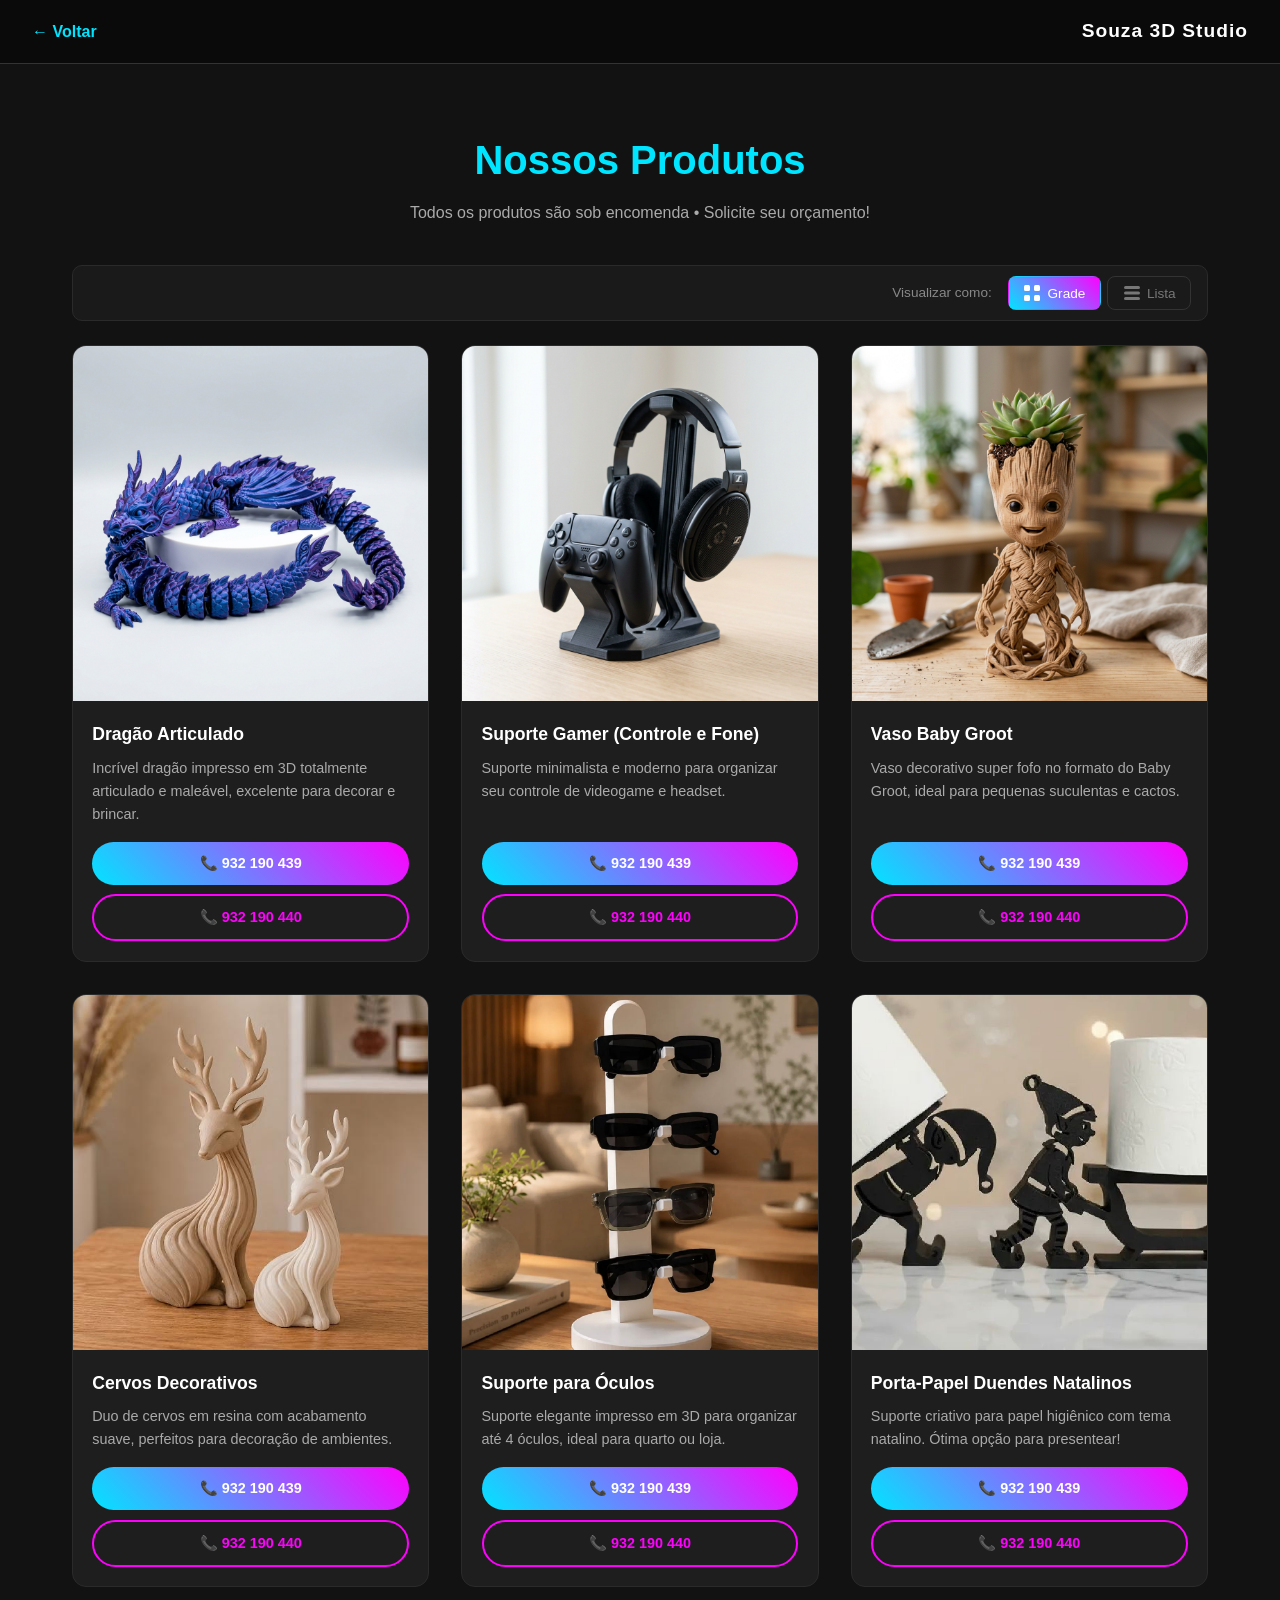
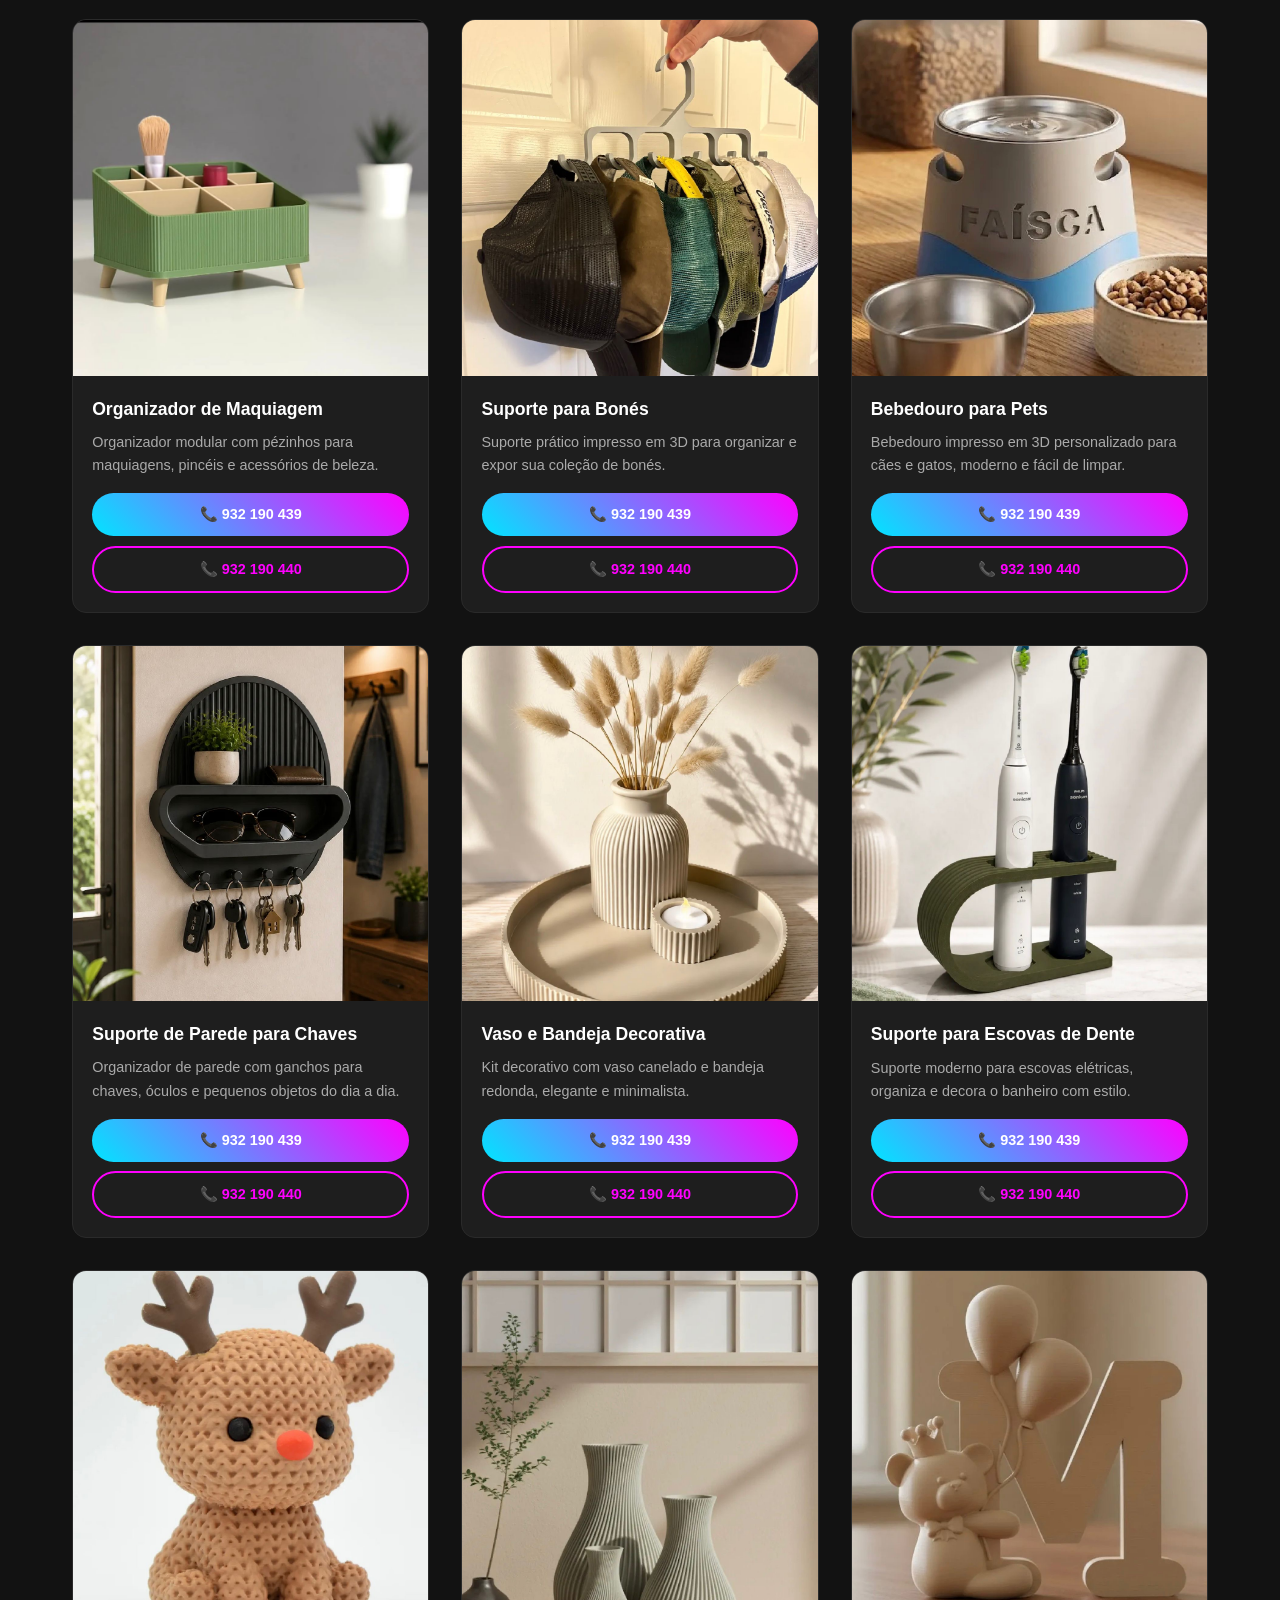
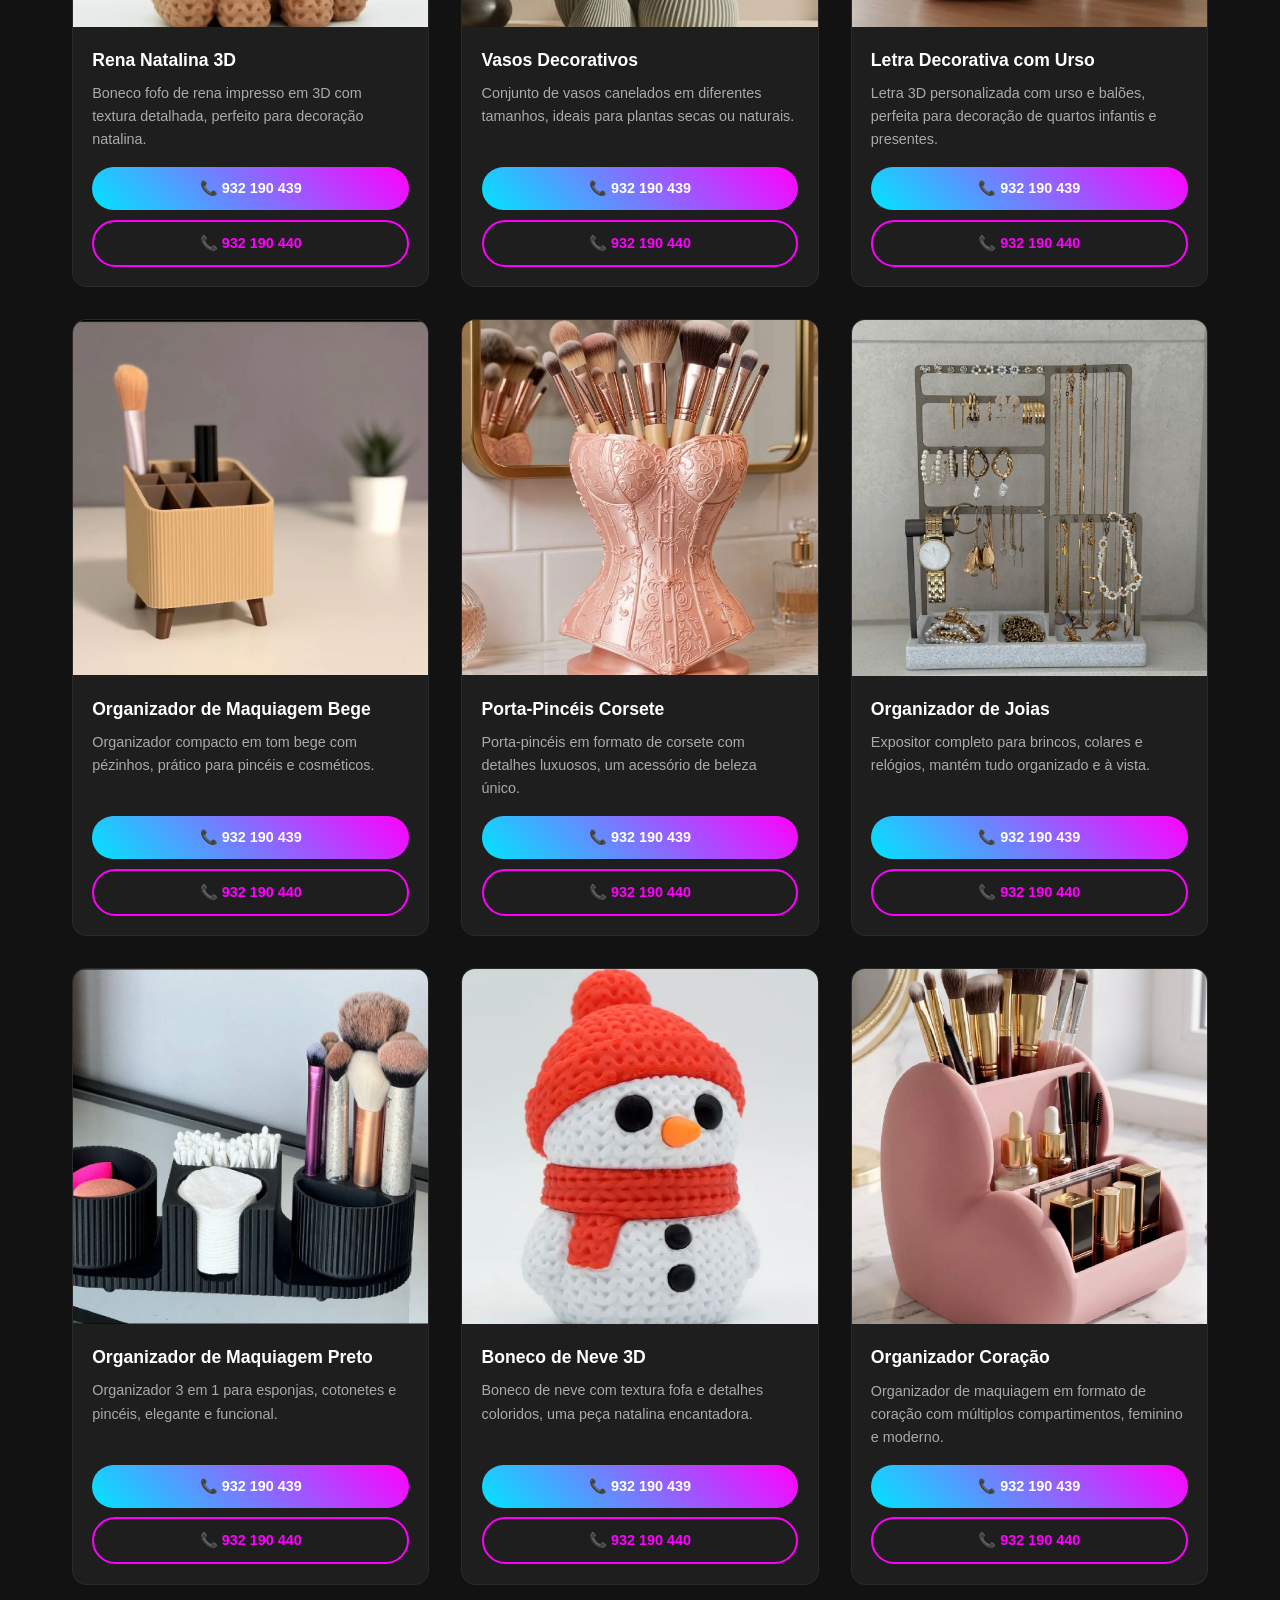
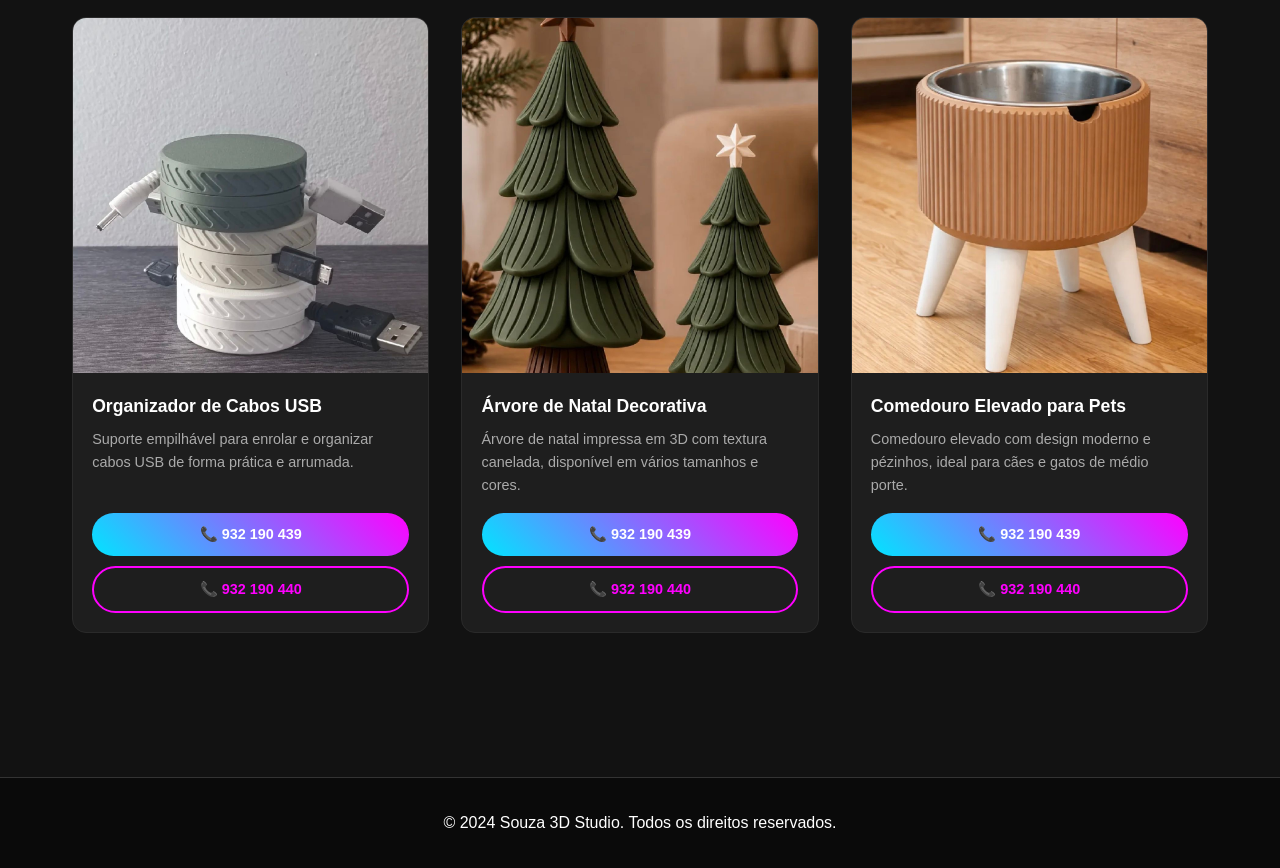
==== commit 32fe0017: "feat: adiciona novos produtos 3D que vendem bem (dragão, suporte gamer e vaso groot)" ====
--- a/produtos.html
+++ b/produtos.html
@@ -42,6 +42,51 @@
 
             <div class="products-grid" id="products-container">
 
+                <!-- Dragão Articulado -->
+                <div class="product-card">
+                    <div class="product-img-wrap">
+                        <img src="assets/images/dragao_articulado.jpg" alt="Dragão Articulado 3D">
+                    </div>
+                    <div class="product-info">
+                        <h3>Dragão Articulado</h3>
+                        <p>Incrível dragão impresso em 3D totalmente articulado e maleável, excelente para decorar e brincar.</p>
+                        <div class="btns-orcamento">
+                            <a href="https://wa.me/351932190439?text=Olá! Tenho interesse no Dragão Articulado. Gostaria de um orçamento." target="_blank" class="btn-orcamento">📞 932 190 439</a>
+                            <a href="https://wa.me/351932190440?text=Olá! Tenho interesse no Dragão Articulado. Gostaria de um orçamento." target="_blank" class="btn-orcamento btn-secundario">📞 932 190 440</a>
+                        </div>
+                    </div>
+                </div>
+
+                <!-- Suporte para Controle -->
+                <div class="product-card">
+                    <div class="product-img-wrap">
+                        <img src="assets/images/suporte_controle.jpg" alt="Suporte para Controle e Fone">
+                    </div>
+                    <div class="product-info">
+                        <h3>Suporte Gamer (Controle e Fone)</h3>
+                        <p>Suporte minimalista e moderno para organizar seu controle de videogame e headset.</p>
+                        <div class="btns-orcamento">
+                            <a href="https://wa.me/351932190439?text=Olá! Tenho interesse no Suporte Gamer. Gostaria de um orçamento." target="_blank" class="btn-orcamento">📞 932 190 439</a>
+                            <a href="https://wa.me/351932190440?text=Olá! Tenho interesse no Suporte Gamer. Gostaria de um orçamento." target="_blank" class="btn-orcamento btn-secundario">📞 932 190 440</a>
+                        </div>
+                    </div>
+                </div>
+
+                <!-- Vaso Baby Groot -->
+                <div class="product-card">
+                    <div class="product-img-wrap">
+                        <img src="assets/images/vaso_groot.jpg" alt="Vaso Baby Groot">
+                    </div>
+                    <div class="product-info">
+                        <h3>Vaso Baby Groot</h3>
+                        <p>Vaso decorativo super fofo no formato do Baby Groot, ideal para pequenas suculentas e cactos.</p>
+                        <div class="btns-orcamento">
+                            <a href="https://wa.me/351932190439?text=Olá! Tenho interesse no Vaso Baby Groot. Gostaria de um orçamento." target="_blank" class="btn-orcamento">📞 932 190 439</a>
+                            <a href="https://wa.me/351932190440?text=Olá! Tenho interesse no Vaso Baby Groot. Gostaria de um orçamento." target="_blank" class="btn-orcamento btn-secundario">📞 932 190 440</a>
+                        </div>
+                    </div>
+                </div>
+
                 <!-- Cervos Decorativos -->
                 <div class="product-card">
                     <div class="product-img-wrap">
--- a/styles.css
+++ b/styles.css
@@ -57,25 +57,207 @@
 
 /* Hero Section */
 .hero {
-    min-height: 100svh;
-    background-image: linear-gradient(rgba(0, 0, 0, 0.45), rgba(18, 18, 18, 1)), url('assets/images/cover.jpg');
-    background-size: cover;
-    background-position: center top;
-    background-repeat: no-repeat;
-    background-attachment: scroll;
+    position: relative;
+    width: 100%;
+    height: 260px;
+    overflow: hidden;
+    background: #0a0a0a;
+}
+
+.hero-img {
+    width: 100%;
+    height: 100%;
+    object-fit: cover;
+    object-position: center 30%;
+    display: block;
+}
+
+.hero-badge {
+    position: absolute;
+    bottom: 1rem;
+    left: 50%;
+    transform: translateX(-50%);
+    background: rgba(0, 0, 0, 0.55);
+    backdrop-filter: blur(6px);
+    border: 1px solid rgba(255,255,255,0.12);
+    border-radius: 30px;
+    padding: 0.4rem 1.1rem;
+    white-space: nowrap;
+}
+
+.hero-badge span {
+    font-size: 0.82rem;
+    color: var(--primary-color);
+    letter-spacing: 0.5px;
+    font-weight: 500;
+}
+
+/* CTA da Home */
+.home-cta {
+    background: #0a0a0a;
+    padding: 2rem 1.5rem 2.5rem;
+    text-align: center;
+    border-top: 1px solid #1a1a1a;
+}
+
+.home-cta-inner {
+    max-width: 480px;
+    margin: 0 auto;
+    display: flex;
+    flex-direction: column;
+    align-items: center;
+    gap: 1rem;
+}
+
+.home-title {
+    font-size: 2rem;
+    font-weight: 800;
+    letter-spacing: 1px;
+    color: #fff;
+    text-transform: uppercase;
+}
+
+.home-title span {
+    color: var(--primary-color);
+}
+
+.home-desc {
+    font-size: 0.95rem;
+    color: #888;
+    line-height: 1.6;
+    max-width: 360px;
+}
+
+.btn-full {
+    width: 100%;
+    max-width: 340px;
+    text-align: center;
+    padding: 14px 30px;
+    font-size: 1.05rem;
+    margin-top: 0.5rem;
+}
+
+/* Diferenciais */
+.diferenciais {
+    background: #111;
+    padding: 2.5rem 1.5rem;
+    border-top: 1px solid #1e1e1e;
+}
+
+.diferenciais-grid {
+    max-width: 900px;
+    margin: 0 auto;
+    display: grid;
+    grid-template-columns: repeat(3, 1fr);
+    gap: 1.5rem;
+}
+
+.diferencial-card {
+    background: #1a1a1a;
+    border: 1px solid #2a2a2a;
+    border-radius: 14px;
+    padding: 1.5rem 1.2rem;
+    text-align: center;
+    transition: border-color 0.3s ease, transform 0.3s ease;
+}
+
+.diferencial-card:hover {
+    border-color: var(--primary-color);
+    transform: translateY(-4px);
+}
+
+.diferencial-icon {
+    font-size: 2rem;
+    margin-bottom: 0.8rem;
+    line-height: 1;
+}
+
+.diferencial-card h3 {
+    font-size: 0.95rem;
+    font-weight: 700;
+    color: #fff;
+    margin-bottom: 0.5rem;
+    letter-spacing: 0.3px;
+}
+
+.diferencial-card p {
+    font-size: 0.82rem;
+    color: #888;
+    line-height: 1.5;
+}
+
+/* CTA WhatsApp */
+.home-whatsapp {
+    background: #0a0a0a;
+    padding: 2.5rem 1.5rem 3rem;
+    text-align: center;
+    border-top: 1px solid #1a1a1a;
+}
+
+.home-whatsapp-inner {
+    max-width: 480px;
+    margin: 0 auto;
+    display: flex;
+    flex-direction: column;
+    align-items: center;
+    gap: 0.6rem;
+}
+
+.whatsapp-label {
+    font-size: 0.82rem;
+    color: var(--primary-color);
+    font-weight: 600;
+    letter-spacing: 0.5px;
+    text-transform: uppercase;
+}
+
+.whatsapp-titulo {
+    font-size: 1.5rem;
+    font-weight: 800;
+    color: #fff;
+    letter-spacing: 0.5px;
+    line-height: 1.2;
+}
+
+.whatsapp-sub {
+    font-size: 0.88rem;
+    color: #666;
+    margin-bottom: 0.6rem;
+}
+
+.whatsapp-btns {
+    display: flex;
+    flex-direction: column;
+    gap: 0.7rem;
+    width: 100%;
+    max-width: 340px;
+    margin-top: 0.5rem;
+}
+
+.btn-whatsapp {
     display: flex;
     align-items: center;
     justify-content: center;
-    text-align: center;
-    padding: 2rem 1rem;
-}
-
-.hero-content {
-    background: rgba(0, 0, 0, 0.5);
-    padding: 3rem;
-    border-radius: 15px;
-    backdrop-filter: blur(5px);
-    border: 1px solid rgba(255,255,255,0.1);
+    gap: 0.6rem;
+    padding: 14px 24px;
+    background: #25D366;
+    color: #fff;
+    text-decoration: none;
+    font-weight: 700;
+    font-size: 1rem;
+    border-radius: 30px;
+    transition: opacity 0.2s ease, transform 0.2s ease;
+}
+
+.btn-whatsapp:hover {
+    opacity: 0.88;
+    transform: translateY(-2px);
+}
+
+.btn-whatsapp-sec {
+    background: transparent;
+    border: 2px solid #25D366;
+    color: #25D366;
 }
 
 .hero-content h1 {
@@ -374,18 +556,8 @@
     }
 
     /* Hero */
-    .hero-content {
-        padding: 2rem 1.5rem;
-        margin: 0 1rem;
-    }
-
-    .hero-content h1 {
-        font-size: 2.5rem;
-        letter-spacing: 1px;
-    }
-
-    .hero-content p {
-        font-size: 1.2rem;
+    .hero {
+        height: 200px;
     }
 
     /* Títulos de seção */
@@ -395,7 +567,7 @@
 
     /* Conteúdo principal */
     main {
-        padding: 2.5rem 1.5rem;
+        padding: 2rem 1.2rem;
     }
 
     /* Grid de produtos — 2 colunas no tablet */
@@ -413,7 +585,50 @@
 
 /* ---------- CELULAR (até 480px) ---------- */
 @media (max-width: 480px) {
+    /* Diferenciais — 1 coluna no mobile */
+    .diferenciais {
+        padding: 1.8rem 1rem;
+    }
+
+    .diferenciais-grid {
+        grid-template-columns: 1fr;
+        gap: 0.8rem;
+    }
+
+    .diferencial-card {
+        padding: 1.2rem 1rem;
+        display: flex;
+        align-items: center;
+        text-align: left;
+        gap: 1rem;
+    }
+
+    .diferencial-icon {
+        font-size: 1.8rem;
+        margin-bottom: 0;
+        flex-shrink: 0;
+    }
+
+    .diferencial-card h3 {
+        font-size: 0.9rem;
+        margin-bottom: 0.2rem;
+    }
+
+    .diferencial-card p {
+        font-size: 0.78rem;
+    }
+
+    /* WhatsApp mobile */
+    .home-whatsapp {
+        padding: 2rem 1rem 2.5rem;
+    }
+
+    .whatsapp-titulo {
+        font-size: 1.25rem;
+    }
+
     /* Navbar */
+
     .navbar {
         padding: 0.7rem 1rem;
         gap: 0.5rem;
@@ -428,82 +643,120 @@
         letter-spacing: 0;
     }
 
-    /* Hero — já usa min-height e scroll no base, só ajusta conteúdo */
+    .btn {
+        padding: 10px 28px;
+        font-size: 1rem;
+    }
+
+    /* Hero — capa menor no celular */
     .hero {
-        background-position: center top;
-        padding: 1.5rem 1rem;
-    }
-
-    .hero-content {
-        padding: 1.5rem 1.2rem;
-        margin: 0;
-        border-radius: 12px;
-        width: 100%;
-        max-width: 100%;
-    }
-
-    .hero-content h1 {
-        font-size: 1.8rem;
-        letter-spacing: 0.5px;
-        margin-bottom: 0.7rem;
-    }
-
-    .hero-content p {
-        font-size: 1rem;
-        margin-bottom: 1.5rem;
-    }
-
-    .btn {
-        padding: 10px 24px;
-        font-size: 1rem;
+        height: 160px;
+    }
+
+    .hero-badge {
+        bottom: 0.6rem;
+        padding: 0.3rem 0.8rem;
+    }
+
+    .hero-badge span {
+        font-size: 0.72rem;
+    }
+
+    /* CTA da home */
+    .home-cta {
+        padding: 1.5rem 1rem 2rem;
+    }
+
+    .home-title {
+        font-size: 1.6rem;
+    }
+
+    .home-desc {
+        font-size: 0.88rem;
+    }
+
+    .btn-full {
+        font-size: 0.95rem;
+        padding: 12px 20px;
     }
 
     /* Títulos */
     h2 {
-        font-size: 1.6rem;
+        font-size: 1.5rem;
+        margin-bottom: 0.8rem;
+    }
+
+    .subtitulo {
+        font-size: 0.85rem;
+        margin-top: -0.8rem;
         margin-bottom: 1.2rem;
-    }
-
-    .subtitulo {
-        font-size: 0.88rem;
-        margin-bottom: 1.5rem;
+        padding: 0 0.5rem;
     }
 
     /* Conteúdo principal */
     main {
-        padding: 2rem 1rem;
+        padding: 1.5rem 0.9rem;
     }
 
     section {
-        margin-bottom: 3rem;
-    }
-
-    /* Grid de produtos — 1 coluna no celular */
+        margin-bottom: 2.5rem;
+    }
+
+    /* Toggle de visualização */
+    .view-toggle-bar {
+        justify-content: space-between;
+        padding: 0.5rem 0.8rem;
+        margin-bottom: 1rem;
+    }
+
+    .view-label {
+        font-size: 0.8rem;
+    }
+
+    .view-btn {
+        padding: 0.4rem 0.7rem;
+        font-size: 0.78rem;
+        gap: 0.3rem;
+    }
+
+    .view-btn svg {
+        width: 14px;
+        height: 14px;
+    }
+
+    /* Grade — 2 colunas no celular (igual ao original) */
     .products-grid {
-        grid-template-columns: 1fr;
-        gap: 1rem;
-    }
-
-    /* Cards de produto — imagem menor no celular */
+        grid-template-columns: repeat(2, 1fr);
+        gap: 0.8rem;
+    }
+
+    /* Cards da grade — verticais com imagem quadrada */
     .product-img-wrap {
-        aspect-ratio: 4 / 3;
+        aspect-ratio: 1 / 1;
+        width: 100%;
+        height: auto;
     }
 
     .product-info {
-        padding: 1rem;
+        padding: 0.75rem 0.85rem;
     }
 
     .product-info h3 {
-        font-size: 1rem;
+        font-size: 0.9rem;
+        margin-bottom: 0.3rem;
+        line-height: 1.3;
     }
 
     .product-info p {
-        font-size: 0.85rem;
+        font-size: 0.78rem;
+        color: #aaa;
+        line-height: 1.35;
+        margin-bottom: 0.6rem;
     }
 
     .btn-orcamento {
-        padding: 11px 16px;
-        font-size: 0.9rem;
+        padding: 8px 10px;
+        font-size: 0.78rem;
     }
 
     /* Grid de serviços — 1 coluna no celular */
@@ -521,61 +774,83 @@
 
 /* ---------- CELULAR PEQUENO (até 360px) ---------- */
 @media (max-width: 360px) {
-    .hero-content h1 {
-        font-size: 1.5rem;
-    }
-
+    .navbar .logo,
     .nav-title {
         font-size: 0.8rem;
     }
 
-    .navbar .logo {
-        font-size: 0.8rem;
+    .hero {
+        height: 130px;
+    }
+
+    .product-img-wrap {
+        width: 90px;
+        min-width: 90px;
+    }
+
+    .product-info h3 {
+        font-size: 0.88rem;
+    }
+
+    .product-info p {
+        font-size: 0.78rem;
     }
 }
 
 /* --- Modo Lista no CELULAR --- */
 @media (max-width: 480px) {
-    .view-toggle-bar {
-        justify-content: space-between;
-        padding: 0.5rem 0.8rem;
-    }
-
-    .view-btn {
-        padding: 0.4rem 0.7rem;
-        font-size: 0.8rem;
-    }
-
-    /* No celular, lista fica com imagem à esquerda menor */
+    /* Lista no celular: igual ao card horizontal da grade */
+    .products-grid.view-lista {
+        display: flex;
+        flex-direction: column;
+        gap: 0.9rem;
+    }
+
     .products-grid.view-lista .product-card {
-        min-height: 100px;
+        flex-direction: row;
+        align-items: stretch;
+        min-height: auto;
     }
 
     .products-grid.view-lista .product-img-wrap {
-        width: 100px;
-        min-width: 100px;
-        height: 100px;
+        width: 110px;
+        min-width: 110px;
+        height: auto;
+        aspect-ratio: unset;
+        align-self: stretch;
     }
 
     .products-grid.view-lista .product-info {
         flex-direction: column;
         align-items: flex-start;
-        padding: 0.8rem;
-        gap: 0.5rem;
+        justify-content: space-between;
+        padding: 0.85rem 1rem;
+        gap: 0.35rem;
+        flex: 1;
+    }
+
+    .products-grid.view-lista .product-info h3 {
+        font-size: 0.95rem;
     }
 
     .products-grid.view-lista .product-info p {
-        display: none; /* esconde descrição na lista em celular para poupar espaço */
+        display: block;
+        font-size: 0.82rem;
+        color: #999;
+        line-height: 1.4;
+        margin-bottom: 0.5rem;
     }
 
     .products-grid.view-lista .btns-orcamento {
         min-width: unset;
         width: 100%;
-        flex-direction: row;
+        flex-direction: column;
+        gap: 0.4rem;
     }
 
     .products-grid.view-lista .btn-orcamento {
-        font-size: 0.78rem;
-        padding: 8px 10px;
-    }
-}
+        font-size: 0.82rem;
+        padding: 9px 12px;
+        text-align: center;
+    }
+}
